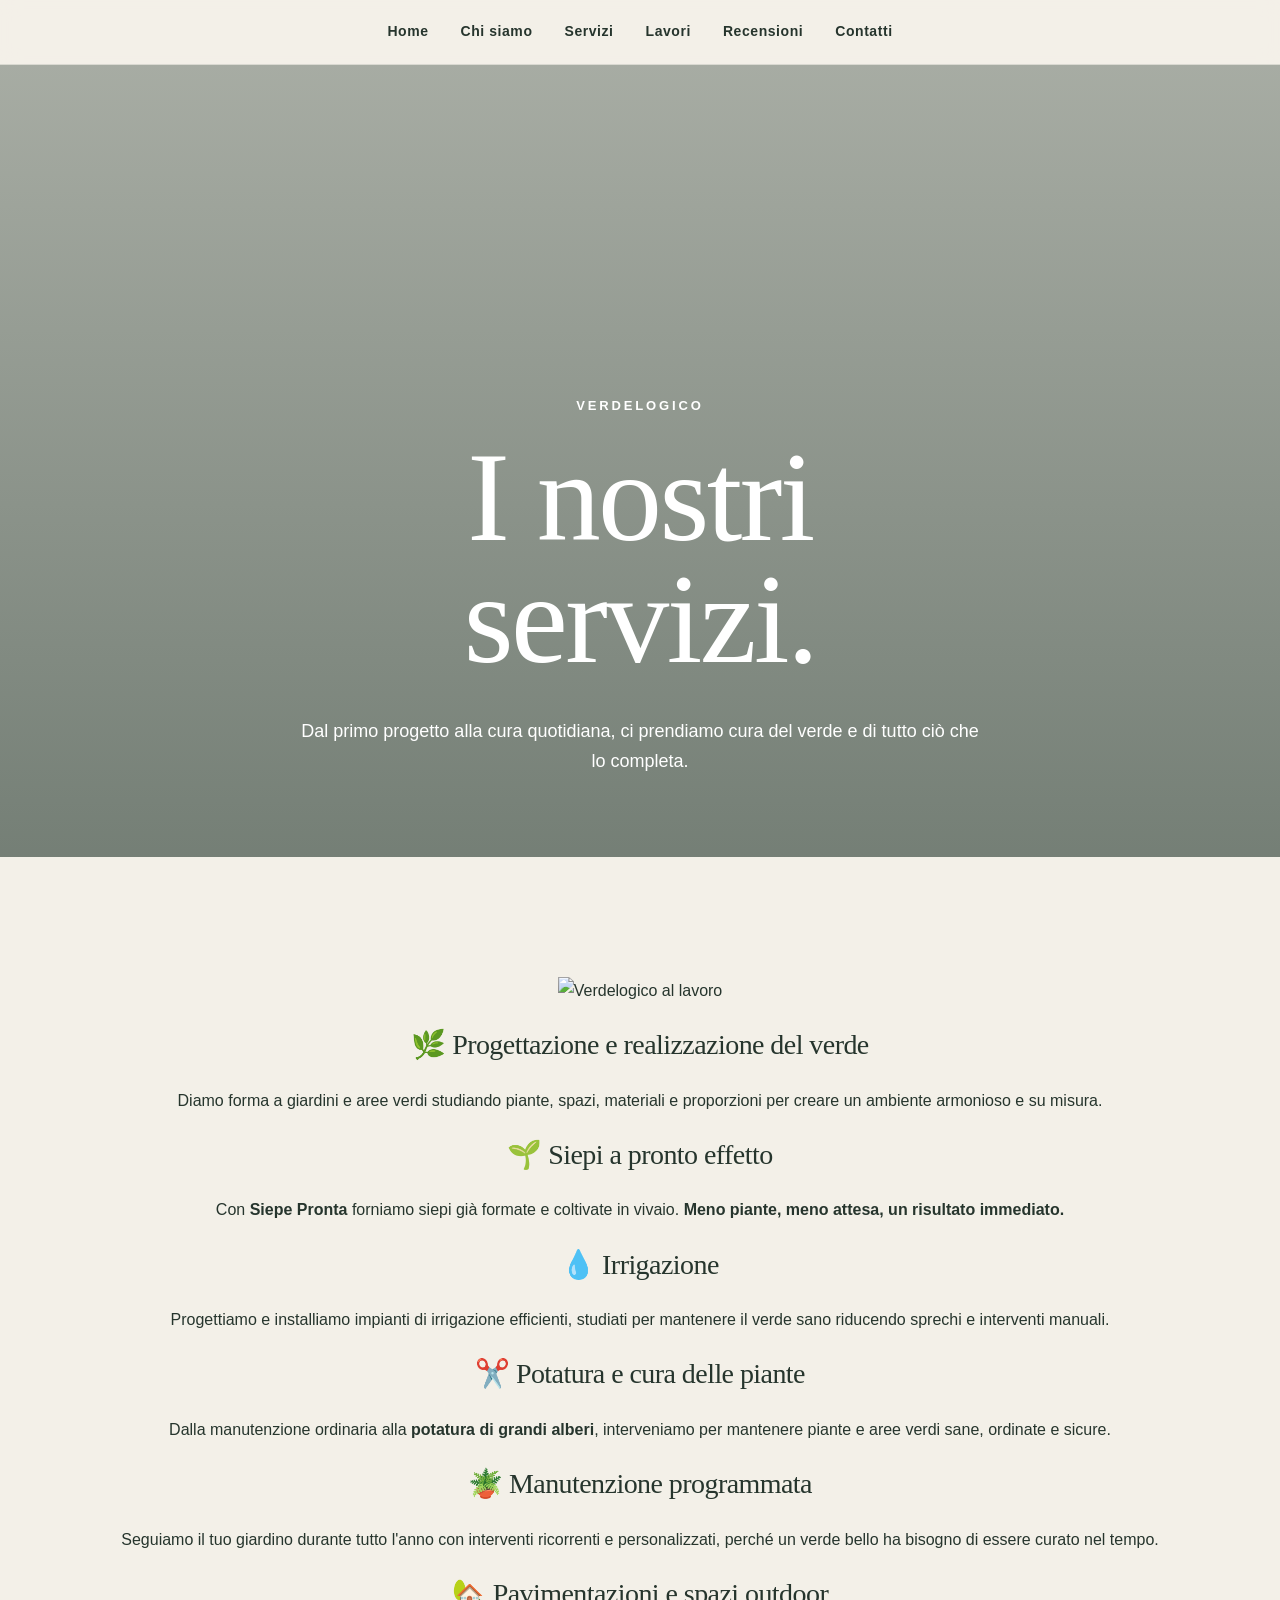
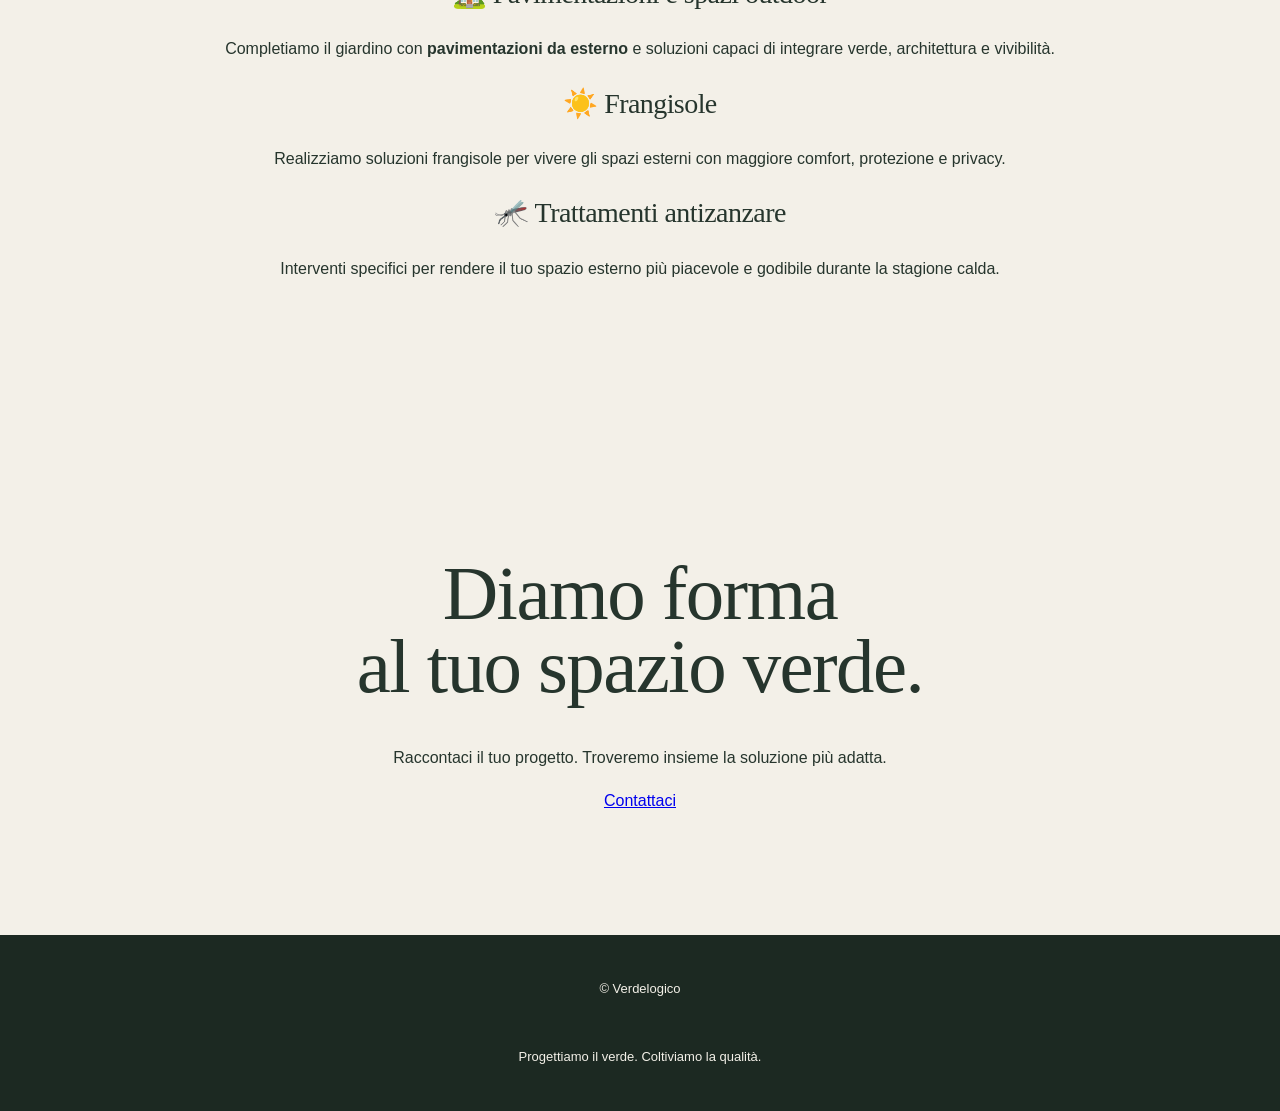
==== servizi.html @ 89d53578 "Refactor services section in servizi.html" ====
<!DOCTYPE html>
<html lang="it">

<head>

    <meta charset="UTF-8">

    <meta name="viewport" content="width=device-width, initial-scale=1.0">

    <title>Servizi | Verdelogico</title>

    <link rel="stylesheet" href="style.css">

</head>


<body>


    <!-- MENU -->

    <nav>

        <a href="index.html">Home</a>

        <a href="index.html#chi-siamo">Chi siamo</a>

        <a href="servizi.html">Servizi</a>

        <a href="index.html#lavori">Lavori</a>

        <a href="index.html#recensioni">Recensioni</a>

        <a href="index.html#contatti">Contatti</a>

    </nav>



    <!-- INTRO -->

    <header class="services-header">

        <p>VERDELOGICO</p>

        <h1>
            I nostri<br>
            servizi.
        </h1>

        <p>
            Dal primo progetto alla cura quotidiana,
            ci prendiamo cura del verde e di tutto ciò
            che lo completa.
        </p>

    </header>



    <!-- SERVIZI -->
<section id="servizi">

    <div class="services-photo">
        <img src="foto/camion.png" alt="Verdelogico al lavoro">
    </div>

    <div class="services-grid">

        <div class="service">

            <h3>
                🌿 Progettazione e realizzazione del verde
            </h3>

            <p>
                Diamo forma a giardini e aree verdi studiando piante,
                spazi, materiali e proporzioni per creare un ambiente
                armonioso e su misura.
            </p>

        </div>

        <div class="service">

            <h3>
                🌱 Siepi a pronto effetto
            </h3>

            <p>
                Con <strong>Siepe Pronta</strong> forniamo siepi già
                formate e coltivate in vivaio.
                <strong>Meno piante, meno attesa, un risultato immediato.</strong>
            </p>

        </div>

        <div class="service">

            <h3>
                💧 Irrigazione
            </h3>

            <p>
                Progettiamo e installiamo impianti di irrigazione
                efficienti, studiati per mantenere il verde sano
                riducendo sprechi e interventi manuali.
            </p>

        </div>

        <div class="service">

            <h3>
                ✂️ Potatura e cura delle piante
            </h3>

            <p>
                Dalla manutenzione ordinaria alla
                <strong>potatura di grandi alberi</strong>,
                interveniamo per mantenere piante e aree verdi
                sane, ordinate e sicure.
            </p>

        </div>

        <div class="service">

            <h3>
                🪴 Manutenzione programmata
            </h3>

            <p>
                Seguiamo il tuo giardino durante tutto l'anno
                con interventi ricorrenti e personalizzati,
                perché un verde bello ha bisogno di essere
                curato nel tempo.
            </p>

        </div>

        <div class="service">

            <h3>
                🏡 Pavimentazioni e spazi outdoor
            </h3>

            <p>
                Completiamo il giardino con
                <strong>pavimentazioni da esterno</strong>
                e soluzioni capaci di integrare verde,
                architettura e vivibilità.
            </p>

        </div>

        <div class="service">

            <h3>
                ☀️ Frangisole
            </h3>

            <p>
                Realizziamo soluzioni frangisole per vivere
                gli spazi esterni con maggiore comfort,
                protezione e privacy.
            </p>

        </div>

        <div class="service">

            <h3>
                🦟 Trattamenti antizanzare
            </h3>

            <p>
                Interventi specifici per rendere il tuo
                spazio esterno più piacevole e godibile
                durante la stagione calda.
            </p>

        </div>

    </div>

</section>


        <!-- CHIUSURA -->

        <section class="services-end">

            <h2>
                Diamo forma<br>
                al tuo spazio verde.
            </h2>

            <p>
                Raccontaci il tuo progetto.
                Troveremo insieme la soluzione più adatta.
            </p>

            <a href="index.html#contatti" class="contact-button">
                Contattaci
            </a>

        </section>

    </main>



    <!-- FOOTER -->

    <footer>

        <p>
            © Verdelogico
        </p>

        <p>
            Progettiamo il verde. Coltiviamo la qualità.
        </p>

    </footer>


</body>

</html>
---- style.css ----
/* =========================
   VERDELOGICO
   STILE EDITORIALE NATURALE
   ========================= */

* {
    box-sizing: border-box;
}

html {
    scroll-behavior: smooth;
}

body {
    margin: 0;
    background: #f3f0e8;
    color: #26352d;
    font-family: "Manrope", "Segoe UI", Arial, sans-serif;
    line-height: 1.7;
}

/* =========================
   MENU
   ========================= */

nav {
    position: sticky;
    top: 0;
    z-index: 1000;

    display: flex;
    justify-content: center;
    align-items: center;
    gap: 32px;

    padding: 20px 30px;

    background: rgba(243, 240, 232, 0.94);
    border-bottom: 1px solid rgba(38, 53, 45, 0.12);

    backdrop-filter: blur(10px);
}

nav a {
    color: #26352d;
    text-decoration: none;
    font-size: 14px;
    font-weight: 600;
    letter-spacing: 0.04em;

    transition: opacity 0.3s ease;
}

nav a:hover {
    opacity: 0.55;
}

/* =========================
   TITOLI
   ========================= */

h1,
h2,
h3 {
    font-family: "Cormorant Garamond", Georgia, serif;
    font-weight: 500;
    line-height: 0.95;
    letter-spacing: -0.02em;
}

h1 {
    font-size: clamp(70px, 10vw, 150px);
    margin: 20px 0 35px;
}

h2 {
    font-size: clamp(48px, 6vw, 90px);
    margin: 20px 0 40px;
}

h3 {
    font-size: 28px;
}

/* =========================
   HOME
   ========================= */

header {
    min-height: 88vh;

    display: flex;
    flex-direction: column;
    justify-content: flex-end;

    padding: 80px 8vw;

    color: white;

    background:
        linear-gradient(
            rgba(25, 45, 35, 0.35),
            rgba(25, 45, 35, 0.58)
        ),
        url("foto/copertina.png")
        center / cover no-repeat;
}

header p:first-child {
    margin: 0;

    font-size: 13px;
    font-weight: 700;
    letter-spacing: 0.22em;
}

header p:last-child {
    max-width: 680px;
    margin: 0;

    font-size: 18px;
}

/* =========================
   SEZIONI
   ========================= */

section {
    padding: 120px 8vw;
}

section > p:first-child {
    margin-bottom: 20px;

    font-size: 12px;
    font-weight: 800;
    letter-spacing: 0.2em;
    text-transform: uppercase;

    opacity: 0.6;
}

/* =========================
   CHI SIAMO
   ========================= */

#chi-siamo {
    max-width: 1050px;
}

#chi-siamo h2 {
    max-width: 850px;
}

#chi-siamo p {
    max-width: 800px;
    font-size: 18px;
}

#chi-siamo h3 {
    max-width: 700px;
    margin-top: 70px;
    font-size: clamp(34px, 4vw, 55px);
}

/* =========================
   INTRO
   ========================= */

.intro {
    background: #26352d;
    color: #f3f0e8;

    padding-top: 130px;
    padding-bottom: 130px;
}

.intro p {
    max-width: 800px;
    font-size: 20px;
}

.intro h2 {
    margin: 8px 0;
}

/* =========================
   SIEPEPRONTA
   ========================= */

#siepepronta {#siepepronta p,
#siepepronta h2,
#siepepronta strong,
#siepepronta span {
    color: #ffffff;
}
    color: white;

    background:
        linear-gradient(
            rgba(28, 48, 37, 0.45),
            rgba(28, 48, 37, 0.68)
        ),
        url("https://images.unsplash.com/photo-1598902108854-10e335adac99?auto=format&fit=crop&w=2000&q=85")
        center / cover no-repeat;
}

#siepepronta h2 {
    font-size: clamp(65px, 9vw, 130px);
    margin-bottom: 30px;
}

.siepe-intro {
    max-width: 700px;
    font-size: 23px;
}

.siepe-highlight {
    margin: 60px 0;
}

.siepe-highlight div {
    display: flex;
    flex-wrap: wrap;
    gap: 30px;
    align-items: baseline;
}

.siepe-highlight strong {
    font-family: "Cormorant Garamond", Georgia, serif;
    font-size: clamp(42px, 6vw, 80px);
    font-weight: 500;
}

.siepe-highlight span {
    font-size: 18px;
}

#siepepronta > p:last-child {
    max-width: 700px;
    font-size: 18px;
}

/* =========================
   LAVORI
   ========================= */

#lavori {
    background: #e7e1d4;
}

#lavori p:last-child {
    max-width: 700px;
    font-size: 19px;
}

/* =========================
   RECENSIONI
   ========================= */

#recensioni {
    background: #f3f0e8;
    color: #26352d;
}

#recensioni h2 {
    color: #26352d;
}

#recensioni .review {
    background: #ffffff;
    color: #26352d;
}

#recensioni .review p {
    color: #26352d;
}

#recensioni .review span {
    color: #26352d;
}
.reviews {
    display: grid;
    grid-template-columns: repeat(2, 1fr);
    gap: 30px;

    margin-top: 70px;
}

.review {
    padding: 45px;

    background: white;

    border: 1px solid rgba(38, 53, 45, 0.1);
    border-radius: 4px;
}

.review p {
    margin-top: 0;

    font-family: "Cormorant Garamond", Georgia, serif;
    font-size: 25px;
    line-height: 1.25;
}

.review span {
    font-size: 13px;
    font-weight: 700;
    letter-spacing: 0.08em;
}

/* =========================
   DOMANDE
   ========================= */

#domande {
    background: #e7e1d4;
}

.faq {
    max-width: 900px;
    margin-top: 60px;
}

.faq-item {
    padding: 30px 0;

    border-top: 1px solid rgba(38, 53, 45, 0.25);
}

.faq-item:last-child {
    border-bottom: 1px solid rgba(38, 53, 45, 0.25);
}

.faq-item h3 {
    margin: 0 0 15px;

    font-size: 27px;
}

.faq-item p {
    max-width: 800px;
    margin: 0;
}

/* =========================
   CONTATTI
   ========================= */

#contatti {
    background: #26352d;
    color: #f3f0e8;
}

#contatti a {
    color: #f3f0e8;

    font-family: "Cormorant Garamond", Georgia, serif;
    font-size: 32px;

    text-decoration: none;
}

#contatti a:hover {
    opacity: 0.65;
}

/* =========================
   FOOTER
   ========================= */

footer {
    display: flex;
    justify-content: space-between;
    gap: 20px;

    padding: 30px 8vw;

    background: #1c2922;
    color: #f3f0e8;

    font-size: 13px;
}

/* =========================
   MOBILE
   ========================= */

@media (max-width: 700px) {

    nav {
        justify-content: flex-start;
        gap: 18px;

        padding: 16px 20px;

        overflow-x: auto;
        white-space: nowrap;
    }

    header {
        min-height: 78vh;
        padding: 50px 25px;
    }

    h1 {
        font-size: clamp(60px, 18vw, 95px);
    }

    h2 {
        font-size: clamp(45px, 13vw, 70px);
    }

    section {
        padding: 80px 25px;
    }

    header p:last-child,
    #chi-siamo p,
    .intro p,
    #lavori p:last-child,
    #siepepronta > p:last-child {
        font-size: 16px;
    }

    .siepe-intro {
        font-size: 20px;
    }

    .reviews {
        grid-template-columns: 1fr;
    }

    .review {
        padding: 30px;
    }

    .review p {
        font-size: 22px;
    }

    footer {
        flex-direction: column;
    }
}
.logo-home {
    width: 210px;
    max-width: 70%;
    height: auto;
    margin-bottom: 28px;
    object-fit: contain;
}

.home-label {
    margin: 0;
    font-size: 12px;
    font-weight: 700;
    letter-spacing: 0.22em;
}

@media (max-width: 700px) {
    .logo-home {
        width: 160px;
        margin-bottom: 22px;
    }
}
/* =========================
   TESTATA CON LOGO
   ========================= */

.site-header {
    position: sticky;
    top: 0;
    z-index: 1000;

    background: #f3f0e8;
    border-bottom: 1px solid rgba(38, 53, 45, 0.12);

    padding-top: 18px;
}

.logo-link {
    display: flex;
    justify-content: center;
    align-items: center;

    padding: 5px 20px 15px;
}

.site-logo {
    width: 190px;
    max-width: 65%;
    height: auto;
    display: block;
}

/* Il menu ora appartiene alla testata */

.site-header nav {
    position: static;

    border: 0;
    background: transparent;
    backdrop-filter: none;

    padding: 14px 30px 18px;
}

/* Nascondiamo il vecchio stile del logo nella Home */

.logo-home {
    display: none;
}

@media (max-width: 700px) {

    .site-logo {
        width: 145px;
    }

    .site-header nav {
        justify-content: flex-start;
        padding: 12px 20px 15px;
    }
}
/* =========================
   NUOVO EQUILIBRIO GENERALE
   ========================= */

body {
    text-align: center;
}

/* =========================
   TESTATA
   ========================= */
.site-header {
    position: relative;
    z-index: 1000;

    background: #f3f0e8;
    border-bottom: 1px solid rgba(38, 53, 45, 0.12);

    padding-top: 5px;
}

.logo-link {
    display: flex;
    justify-content: center;
    align-items: center;

    padding: 2px 20px 4px;
}

.site-logo {
    width: 190px;
    max-width: 65%;
    height: auto;
    display: block;
}

.site-header nav {
    position: static;

    display: flex;
    justify-content: center;
    align-items: center;

    gap: 30px;

    padding: 5px 20px 8px;

    background: transparent;
    border: 0;

    backdrop-filter: none;
}

/* =========================
   MENU
   ========================= */

.site-header nav {
    position: static;

    display: flex;
    justify-content: center;
    align-items: center;

    gap: 30px;

    padding: 8px 20px 12px;

    background: transparent;
    border: 0;

    backdrop-filter: none;
}

.site-header nav a {
    color: #26352d;
}

/* =========================
   HOME
   ========================= */

header {
    align-items: center;
    text-align: center;
}

header p:last-child {
    margin-left: auto;
    margin-right: auto;
}

/* =========================
   SEZIONI
   ========================= */

section {
    text-align: center;
}

section > p {
    margin-left: auto;
    margin-right: auto;
}

/* =========================
   CHI SIAMO
   ========================= */

#chi-siamo {
    max-width: 100%;
}

#chi-siamo p {
    margin-left: auto;
    margin-right: auto;
}

.chi-siamo-finale {
    max-width: 850px;
    margin: 70px auto 0 !important;

    text-align: center;
}

/* =========================
   INTRO
   ========================= */

.intro {
    text-align: center;
}

.intro p {
    margin-left: auto;
    margin-right: auto;

    font-family: "Manrope", "Segoe UI", Arial, sans-serif;
    font-size: 20px;
    font-weight: 400;
}

.brand-statement {
    margin-top: 65px;
    text-align: center;
}

.brand-statement h2 {
    margin: 8px 0;
}

/* =========================
   SIEPEPRONTA
   ========================= */

#siepepronta {
    text-align: center;
}

.siepe-intro {
    margin-left: auto;
    margin-right: auto;
}

.siepe-highlight {
    display: flex;
    justify-content: center;
    margin: 65px 0;
}

.siepe-highlight div {
    display: flex;
    justify-content: center;
    align-items: baseline;
    flex-wrap: wrap;

    gap: 18px;
}

.siepe-highlight span {
    font-family: "Cormorant Garamond", Georgia, serif;

    font-size: clamp(42px, 6vw, 78px);
    line-height: 1;
    font-weight: 500;

    color: #ffffff;
}

#siepepronta > p:last-child {
    margin-left: auto;
    margin-right: auto;
}

/* =========================
   LAVORI
   ========================= */

#lavori {
    background: #e7e1d4;
    color: #26352d;
}

#lavori h2,
#lavori p {
    color: #26352d;
}

.lavori-intro {
    margin-left: auto;
    margin-right: auto;
}

/* =========================
   RECENSIONI
   ========================= */

#recensioni {
    background: #f3f0e8;
    color: #26352d;
}

#recensioni h2,
#recensioni p,
#recensioni span {
    color: #26352d;
}

.reviews {
    text-align: left;
}

/* =========================
   RISPOSTE ALLE DOMANDE
   ========================= */

#domande {
    background: #e7e1d4;
    color: #26352d;
}

#domande h2,
#domande h3,
#domande p {
    color: #26352d;
}

.faq {
    margin-left: auto;
    margin-right: auto;
    text-align: center;
}

.faq-item p {
    margin-left: auto;
    margin-right: auto;
}

/* =========================
   CONTATTI
   ========================= */

#contatti {
    text-align: center;
}

#contatti p {
    margin-left: auto;
    margin-right: auto;
}

/* =========================
   FOOTER
   ========================= */

footer {
    justify-content: center;
    align-items: center;
    flex-direction: column;
    text-align: center;
}

/* =========================
   MOBILE
   ========================= */

@media (max-width: 700px) {

    .site-logo {
        width: 125px;
    }

    .site-header nav {
        gap: 18px;
        overflow-x: auto;
        white-space: nowrap;
    }

    .siepe-highlight div {
        flex-direction: column;
        align-items: center;
        gap: 12px;
    }

    .siepe-highlight span {
        font-size: 48px;
    }

    .reviews {
        text-align: left;
    }
}
#chi-siamo h2 {
    text-align: center;
    margin-left: auto;
    margin-right: auto;
}
.intro > p {
    font-family: "Manrope", "Segoe UI", Arial, sans-serif;
    font-size: 18px;
    font-weight: 400;
    line-height: 1.7;
}
/* =========================
   SIEPEPRONTA
   ========================= */

#siepepronta {
    text-align: center;
}

#siepepronta h2 {
    font-family: "Cormorant Garamond", Georgia, serif;
    font-size: clamp(70px, 10vw, 130px);
    font-weight: 500;
    letter-spacing: -0.03em;
    margin: 20px auto 35px;
}

#siepepronta .siepe-intro {
    max-width: 700px;
    margin: 0 auto;
    font-family: "Manrope", "Segoe UI", Arial, sans-serif;
    font-size: 19px;
    line-height: 1.7;
}

#siepepronta .siepe-highlight {
    display: flex;
    justify-content: center;
    margin: 70px auto;
}

#siepepronta .siepe-highlight {
    display: flex;
    flex-direction: column;
    align-items: center;
    gap: 8px;
}

#siepepronta .siepe-highlight span {
    display: block;

    font-family: "Cormorant Garamond", Georgia, serif;
    font-size: clamp(42px, 6vw, 72px);
    font-weight: 500;
    line-height: 1;

    color: #ffffff;
}

#siepepronta > p:last-child {
    max-width: 700px;
    margin-left: auto;
    margin-right: auto;

    font-family: "Manrope", "Segoe UI", Arial, sans-serif;
    font-size: 18px;
    line-height: 1.7;
}
/* FOTO BOTANICHE NELLA SEZIONE RECENSIONI */

.reviews-layout {
    display: grid;
    grid-template-columns: 180px minmax(0, 1fr) 180px;
    align-items: center;
    gap: 35px;
    max-width: 1400px;
    margin: 70px auto 0;
}

.review-photo {
    height: 430px;
    overflow: hidden;
}

.review-photo img {
    width: 100%;
    height: 100%;
    object-fit: cover;
    display: block;
}

.review-photo-left {
    transform: translateY(-35px);
}

.review-photo-right {
    transform: translateY(35px);
}

.reviews-layout .reviews {
    margin-top: 0;
}

/* MOBILE */

@media (max-width: 900px) {

    .reviews-layout {
        grid-template-columns: 1fr 1fr;
        gap: 20px;
    }

    .reviews-layout .reviews {
        grid-column: 1 / -1;
        grid-row: 1;
    }

    .review-photo {
        height: 300px;
    }

    .review-photo-left,
    .review-photo-right {
        transform: none;
    }

}
/* GALLERIA LAVORI */

#lavori .gallery {
    display: grid;
    grid-template-columns: repeat(2, 1fr);
    gap: 24px;
    max-width: 1200px;
    margin: 70px auto 0;
}

#lavori .gallery img {
    width: 100%;
    height: 430px;
    object-fit: cover;
    display: block;
}

/* MOBILE */

@media (max-width: 700px) {

    #lavori .gallery {
        grid-template-columns: 1fr;
        gap: 18px;
    }

    #lavori .gallery img {
        height: 360px;
    }

}
/* FOTO TRATTORE - SIEPEPRONTA */

.siepe-photo {
    max-width: 1200px;
    margin: 80px auto 0;
    overflow: hidden;
}

.siepe-photo img {
    width: 100%;
    height: 520px;
    object-fit: cover;
    display: block;
}

/* MOBILE */

@media (max-width: 700px) {

    .siepe-photo {
        margin-top: 60px;
    }

    .siepe-photo img {
        height: 360px;
    }

}
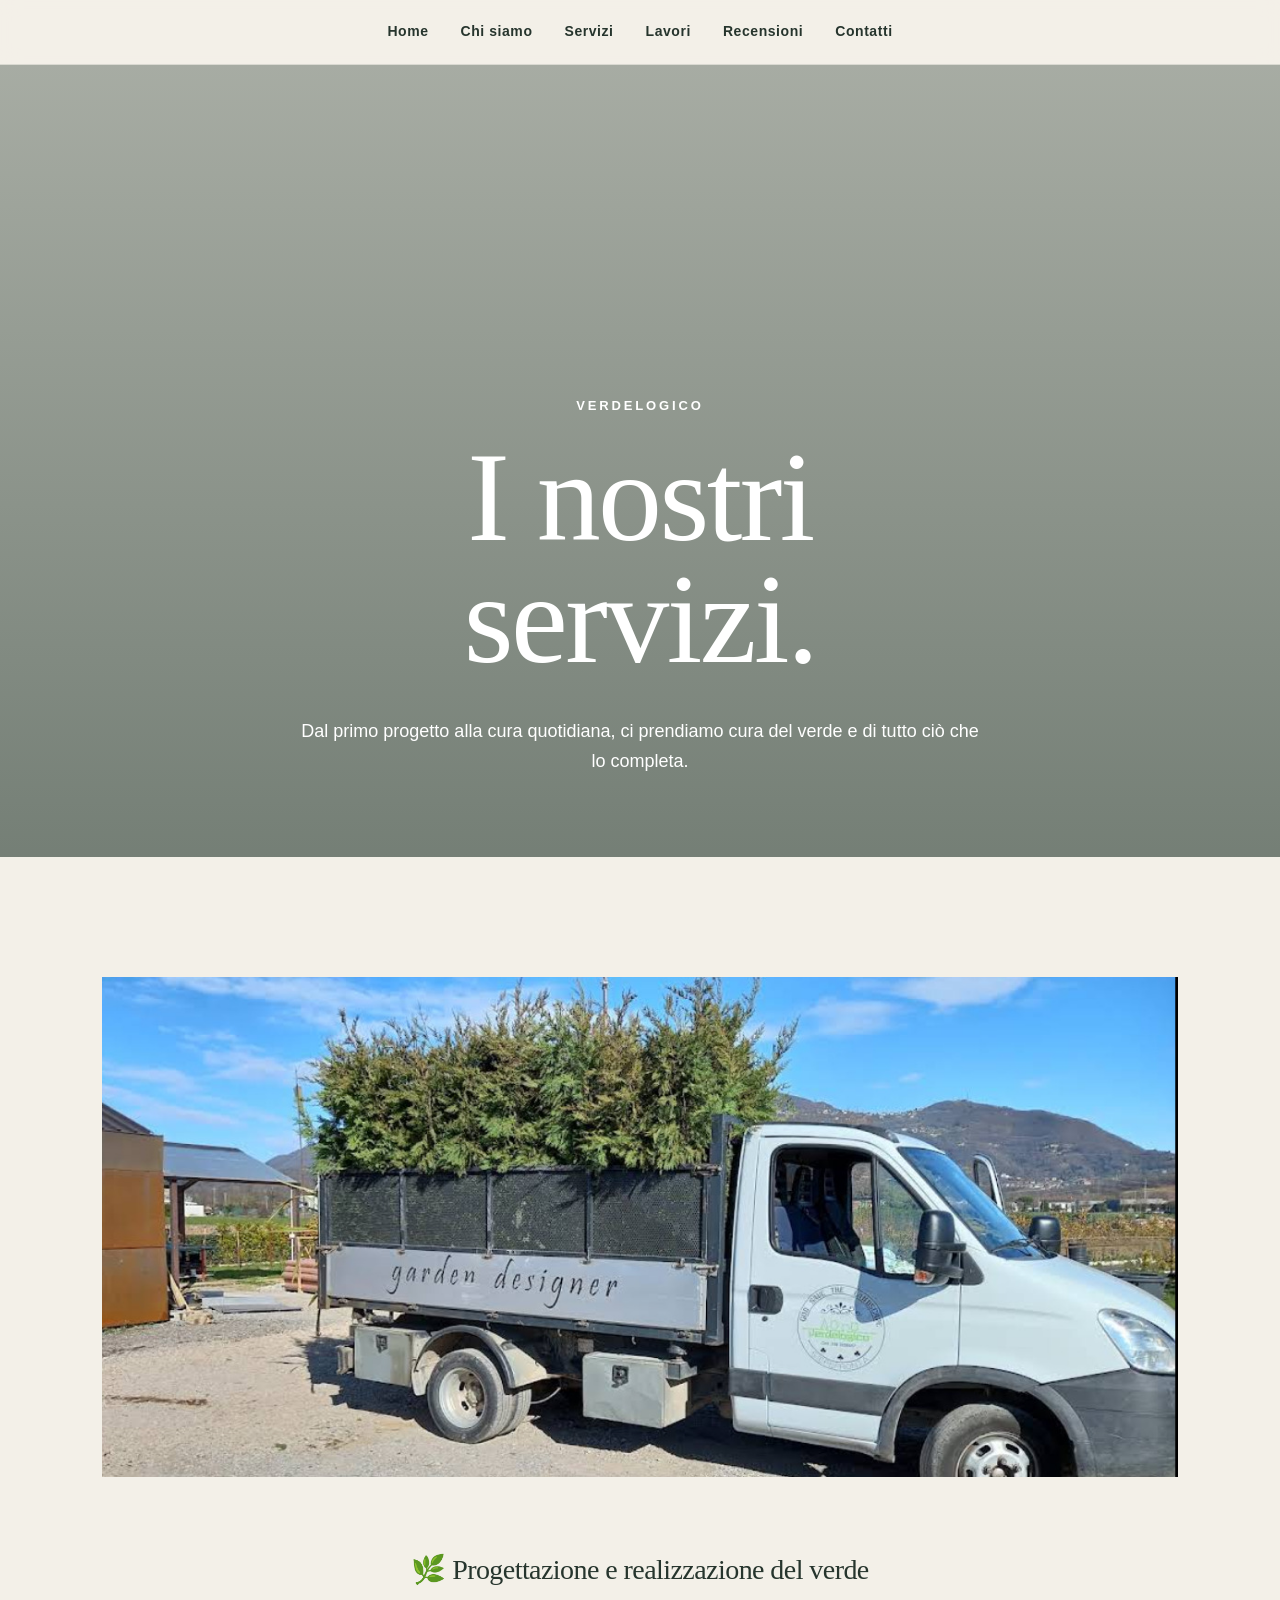
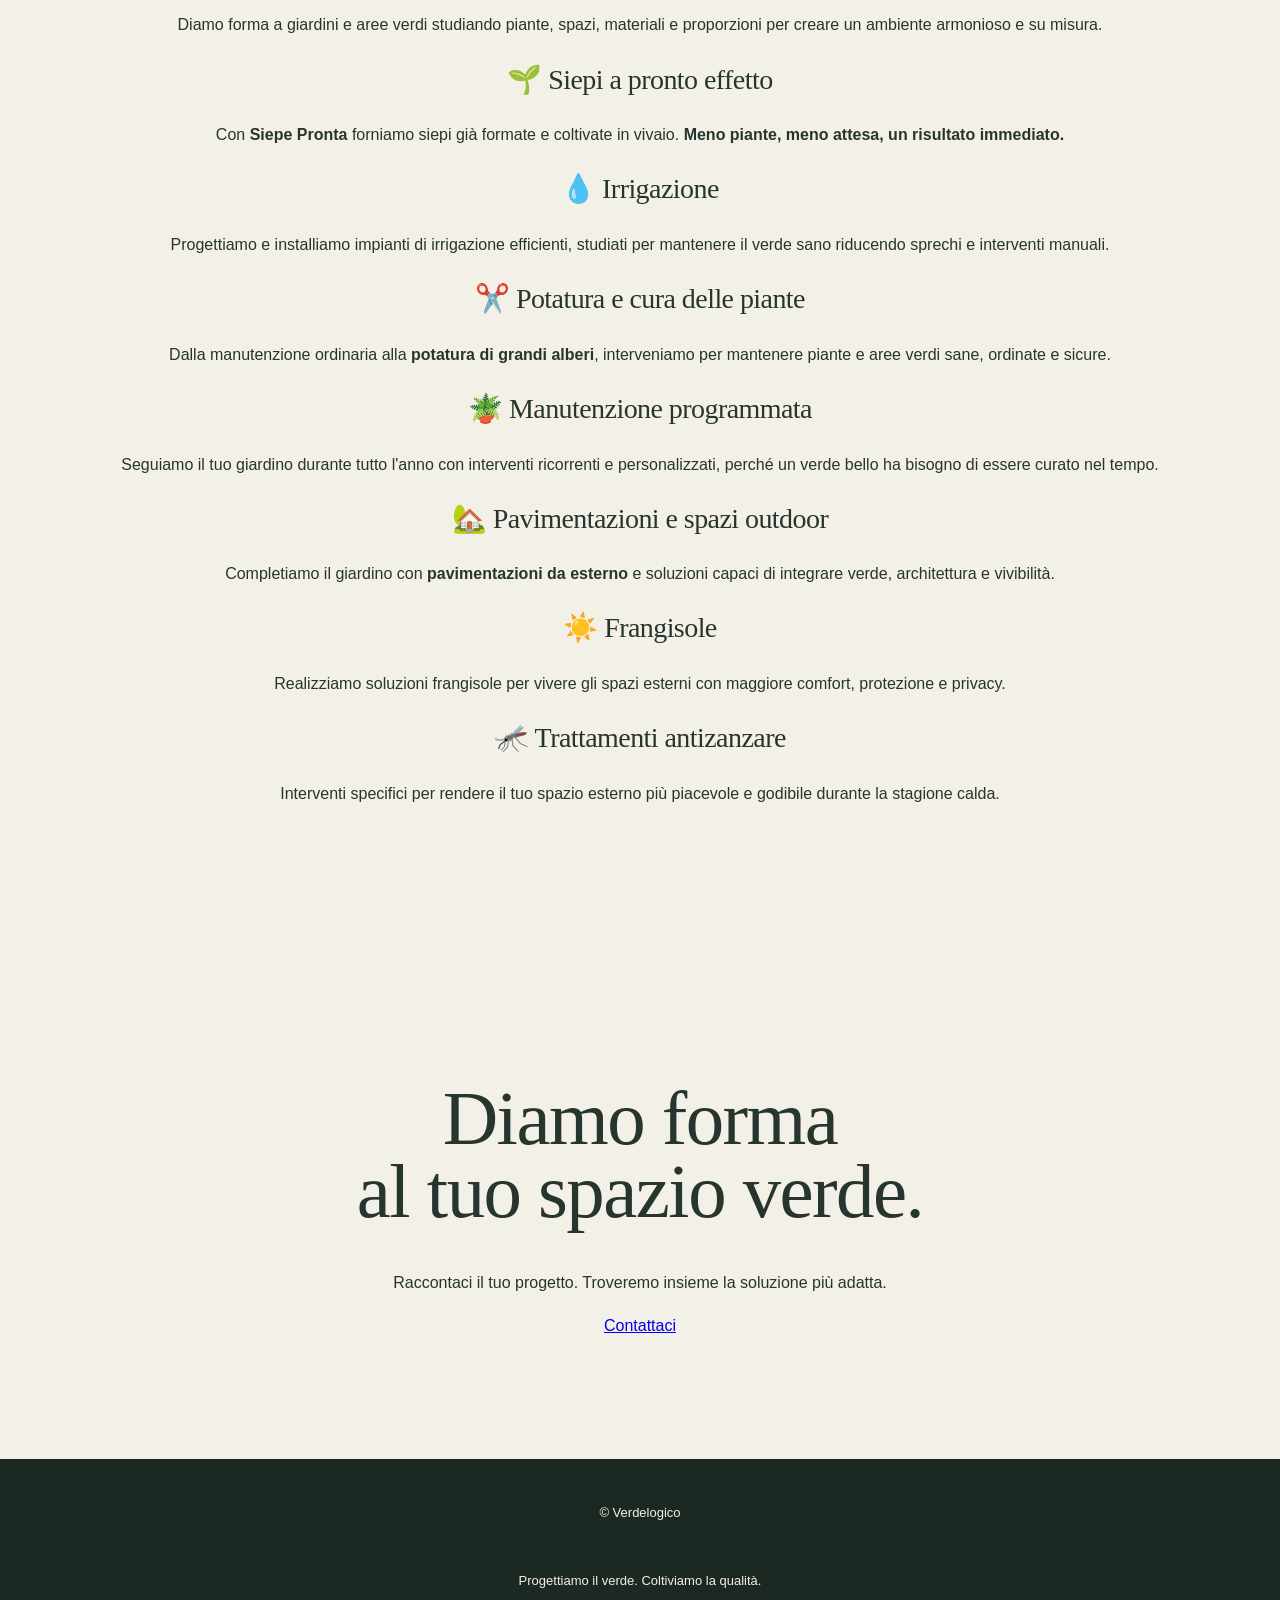
==== commit 282c7d0b: "Update image source from camion.png to camion.jpg" ====
--- a/servizi.html
+++ b/servizi.html
@@ -62,7 +62,7 @@
 <section id="servizi">
 
     <div class="services-photo">
-        <img src="foto/camion.png" alt="Verdelogico al lavoro">
+        <img src="foto/camion.jpg" alt="Verdelogico al lavoro">
     </div>
 
     <div class="services-grid">
--- a/style.css
+++ b/style.css
@@ -1022,3 +1022,31 @@
     }
 
 }
+/* FOTO CAMION - SERVIZI */
+
+.services-photo {
+    max-width: 1200px;
+    margin: 0 auto 80px;
+    overflow: hidden;
+}
+
+.services-photo img {
+    width: 100%;
+    height: 500px;
+    object-fit: cover;
+    display: block;
+}
+
+/* MOBILE */
+
+@media (max-width: 700px) {
+
+    .services-photo {
+        margin-bottom: 60px;
+    }
+
+    .services-photo img {
+        height: 300px;
+    }
+
+}
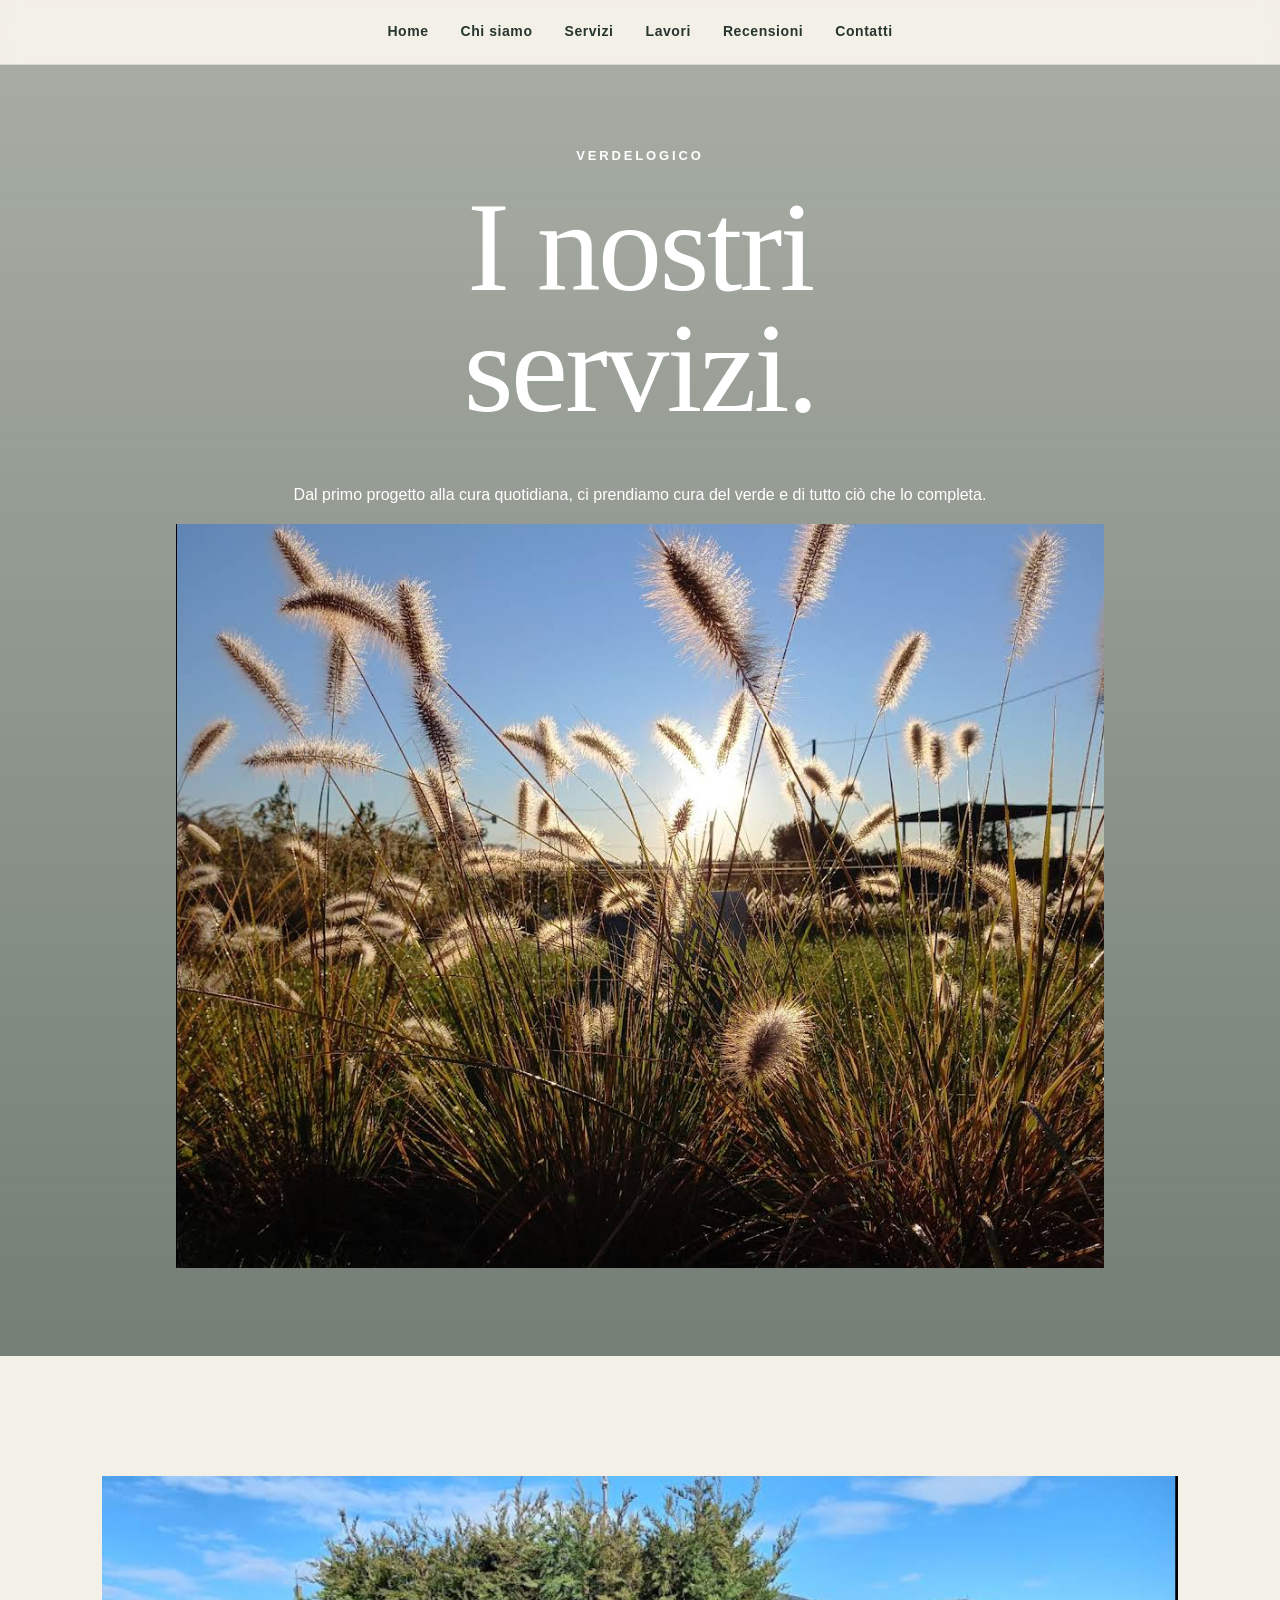
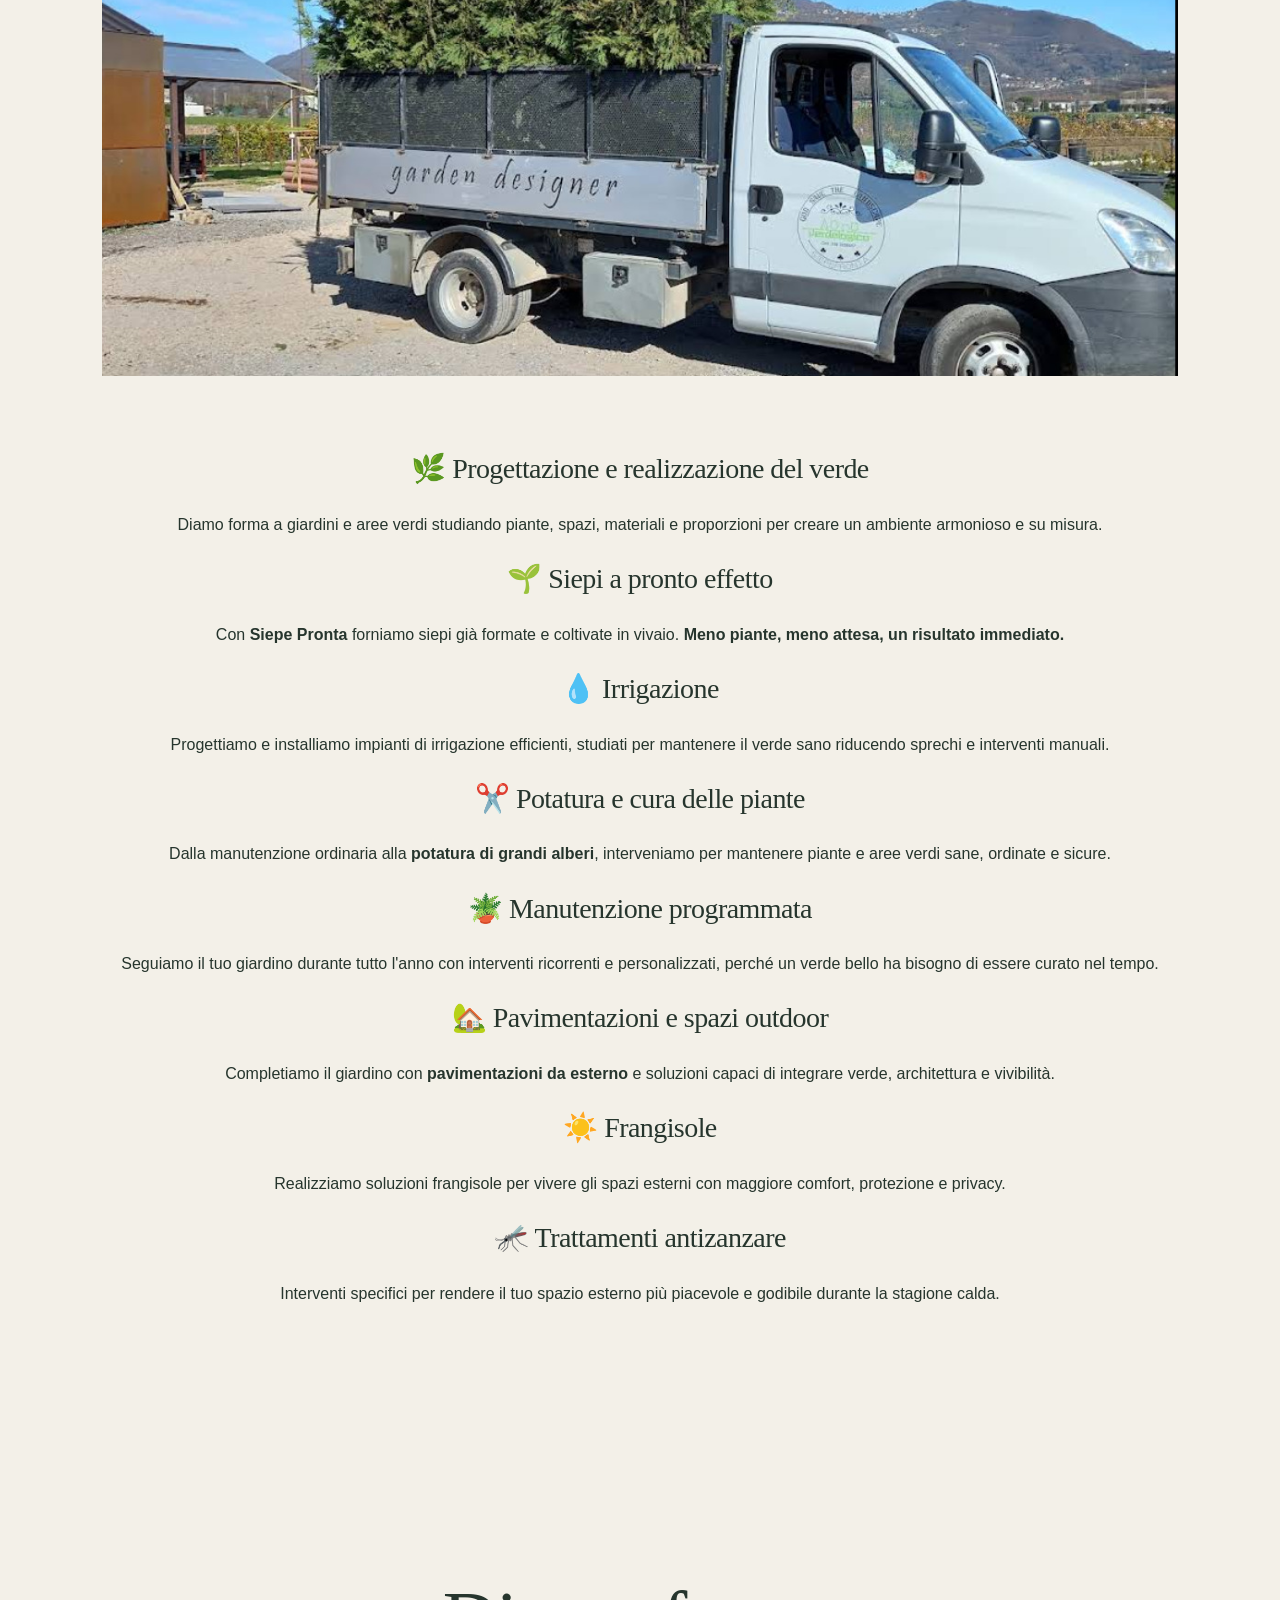
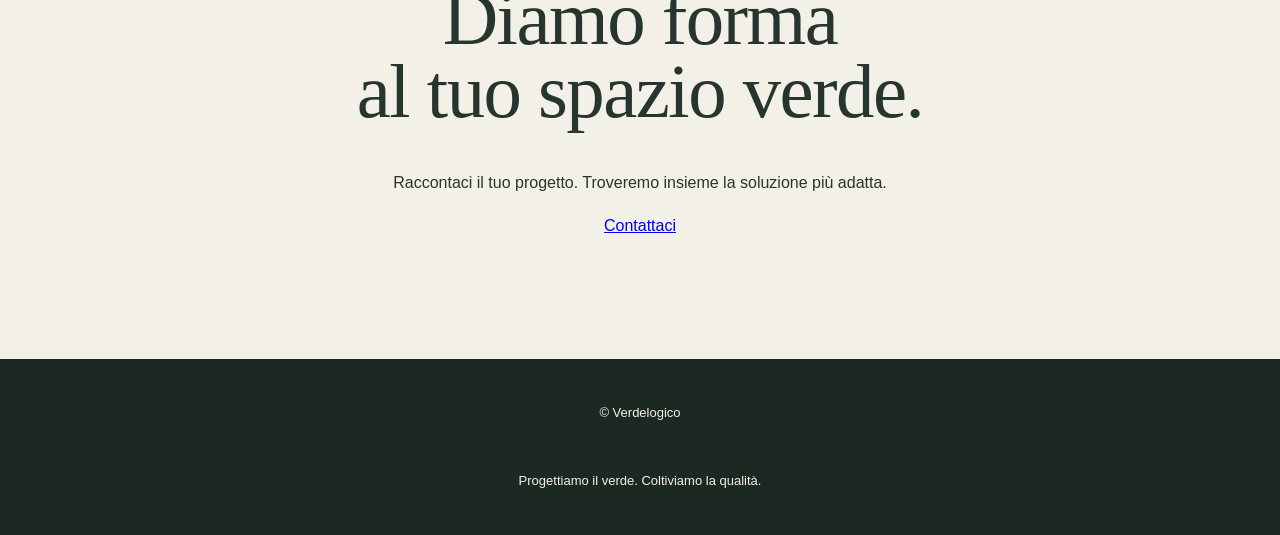
==== commit 971fc848: "Refactor header section in servizi.html" ====
--- a/servizi.html
+++ b/servizi.html
@@ -38,23 +38,27 @@
 
 
     <!-- INTRO -->
-
-    <header class="services-header">
-
-        <p>VERDELOGICO</p>
-
-        <h1>
-            I nostri<br>
-            servizi.
-        </h1>
-
-        <p>
-            Dal primo progetto alla cura quotidiana,
-            ci prendiamo cura del verde e di tutto ciò
-            che lo completa.
-        </p>
-
-    </header>
+<header class="services-header">
+
+    <p>VERDELOGICO</p>
+
+    <h1>
+        I nostri<br>
+        servizi.
+    </h1>
+
+    <p>
+        Dal primo progetto alla cura quotidiana,
+        ci prendiamo cura del verde e di tutto ciò
+        che lo completa.
+    </p>
+
+    <div class="services-cover">
+        <img src="foto/copertina.jpg" alt="Verdelogico">
+    </div>
+
+</header>
+   
 
 
 
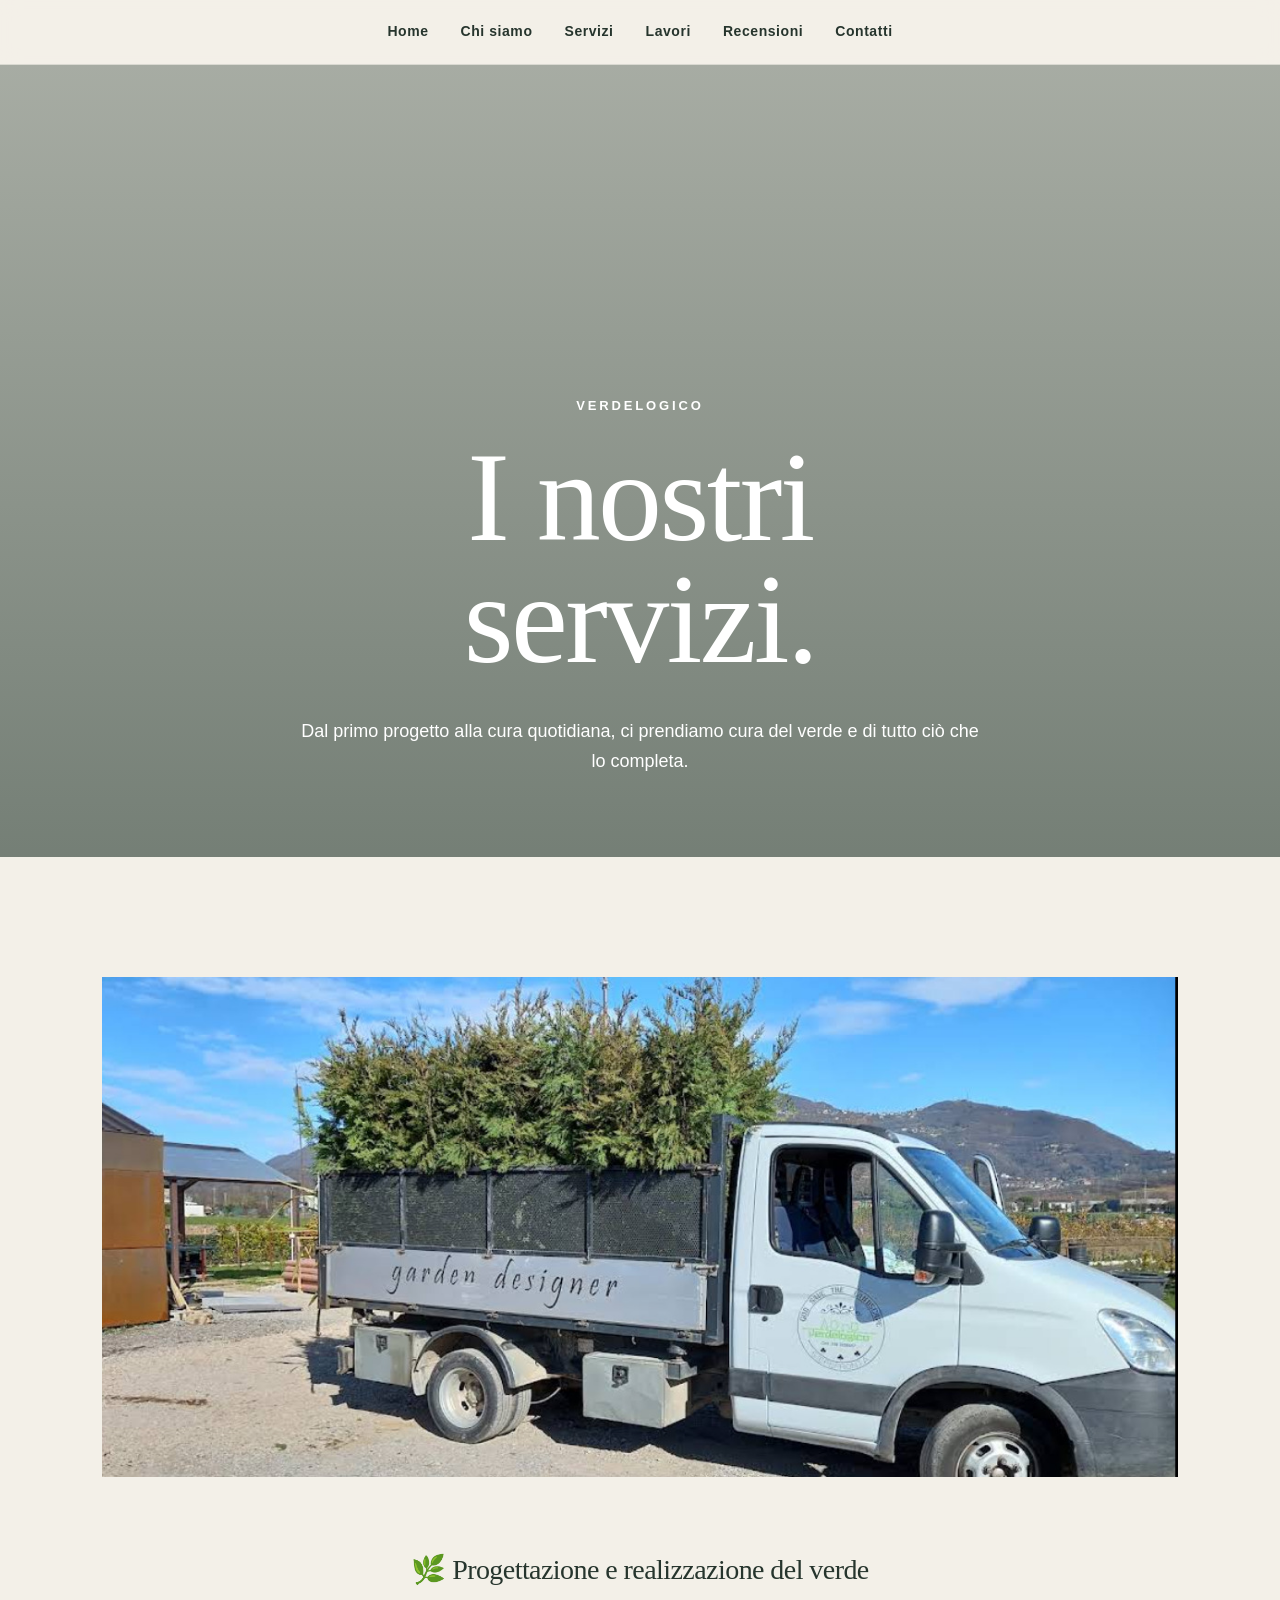
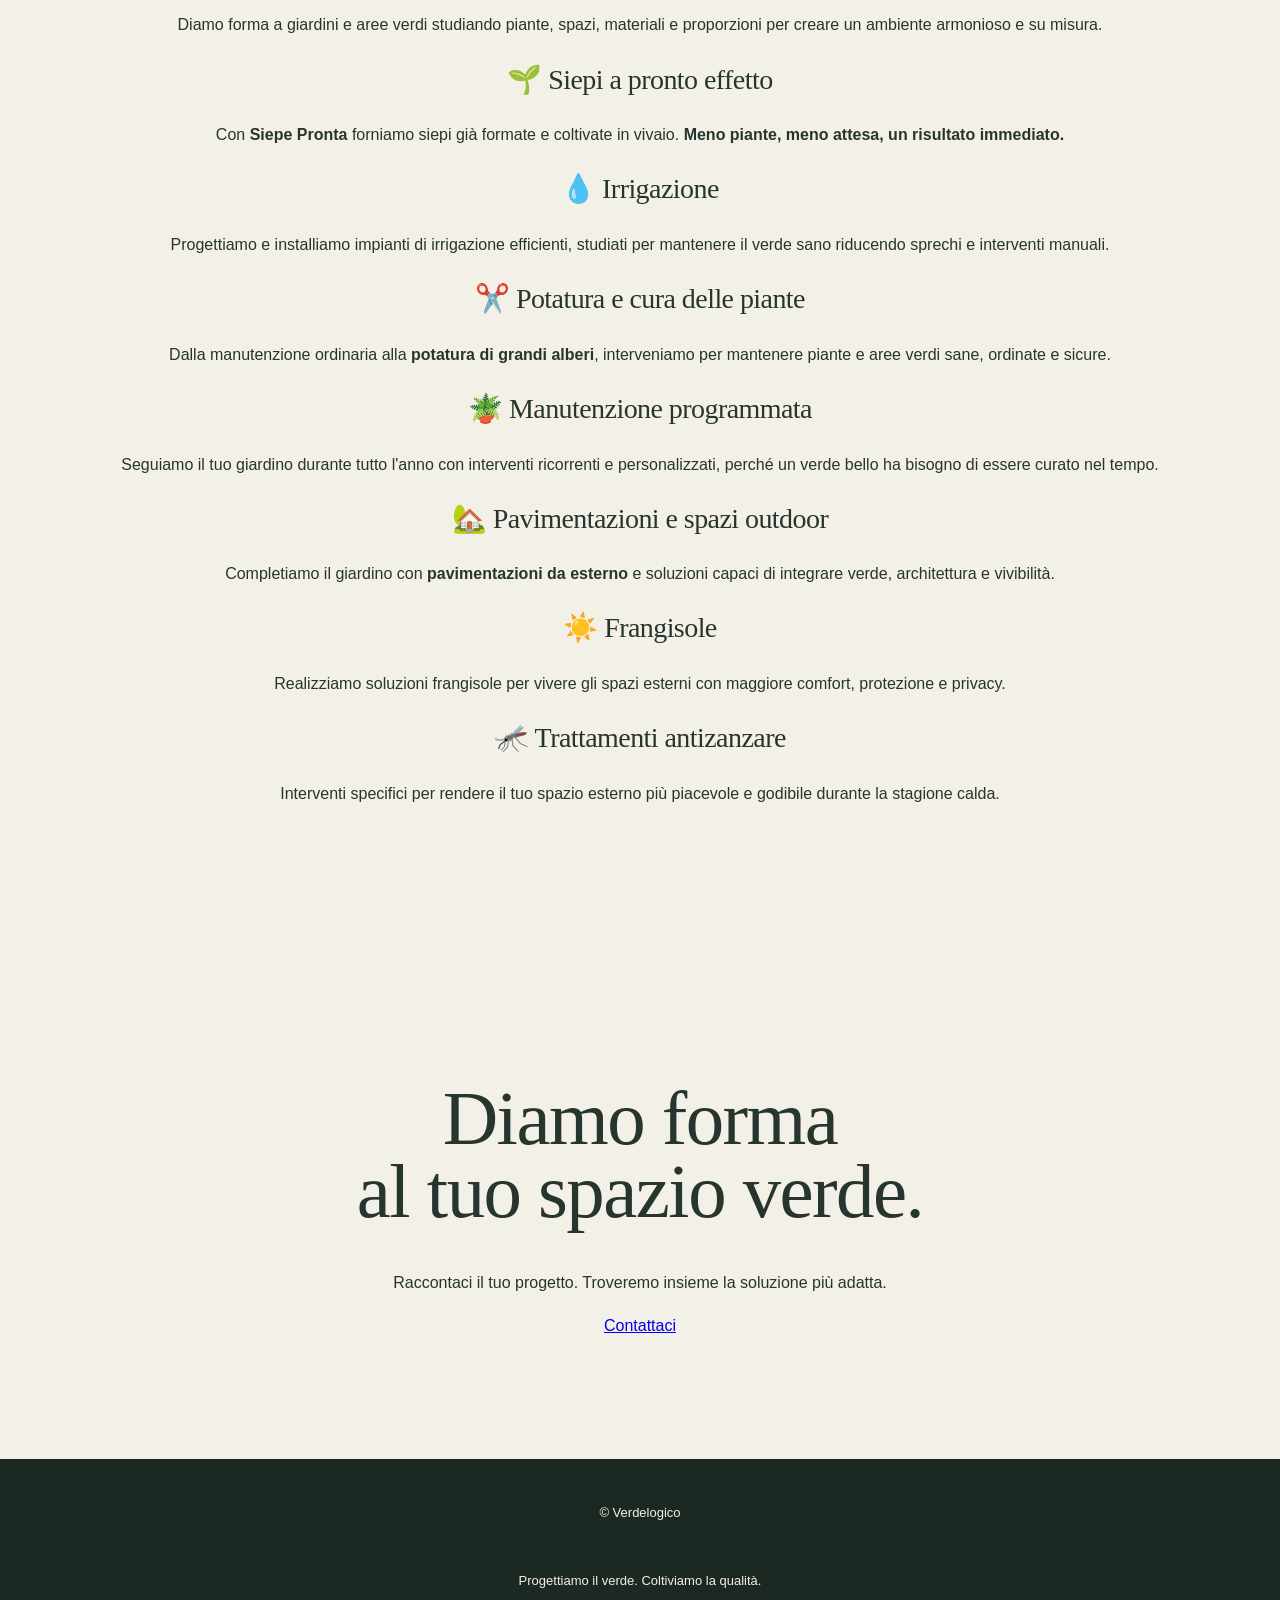
==== commit 39c194c0: "Refactor services header and content structure" ====
--- a/servizi.html
+++ b/servizi.html
@@ -38,27 +38,27 @@
 
 
     <!-- INTRO -->
-<header class="services-header">
-
-    <p>VERDELOGICO</p>
-
-    <h1>
-        I nostri<br>
-        servizi.
-    </h1>
-
-    <p>
-        Dal primo progetto alla cura quotidiana,
-        ci prendiamo cura del verde e di tutto ciò
-        che lo completa.
-    </p>
-
-    <div class="services-cover">
-        <img src="foto/copertina.jpg" alt="Verdelogico">
+
+   <header class="services-header">
+
+    <div class="services-header-content">
+
+        <p>VERDELOGICO</p>
+
+        <h1>
+            I nostri<br>
+            servizi.
+        </h1>
+
+        <p>
+            Dal primo progetto alla cura quotidiana,
+            ci prendiamo cura del verde e di tutto ciò
+            che lo completa.
+        </p>
+
     </div>
 
 </header>
-   
 
 
 
--- a/style.css
+++ b/style.css
@@ -188,12 +188,7 @@
    SIEPEPRONTA
    ========================= */
 
-#siepepronta {#siepepronta p,
-#siepepronta h2,
-#siepepronta strong,
-#siepepronta span {
-    color: #ffffff;
-}
+#siepepronta {
     color: white;
 
     background:
@@ -201,10 +196,16 @@
             rgba(28, 48, 37, 0.45),
             rgba(28, 48, 37, 0.68)
         ),
-        url("https://images.unsplash.com/photo-1598902108854-10e335adac99?auto=format&fit=crop&w=2000&q=85")
+        url("foto/siepe pronta.jpg")
         center / cover no-repeat;
 }
 
+#siepepronta p,
+#siepepronta h2,
+#siepepronta strong,
+#siepepronta span {
+    color: #ffffff;
+}
 #siepepronta h2 {
     font-size: clamp(65px, 9vw, 130px);
     margin-bottom: 30px;
@@ -1050,3 +1051,32 @@
     }
 
 }
+/* COPERTINA PAGINA SERVIZI */
+
+.services-cover {
+    width: 100%;
+    max-width: 1200px;
+    margin: 70px auto 0;
+    overflow: hidden;
+}
+
+.services-cover img {
+    width: 100%;
+    height: 500px;
+    object-fit: cover;
+    display: block;
+}
+
+/* MOBILE */
+
+@media (max-width: 700px) {
+
+    .services-cover {
+        margin-top: 50px;
+    }
+
+    .services-cover img {
+        height: 320px;
+    }
+
+}
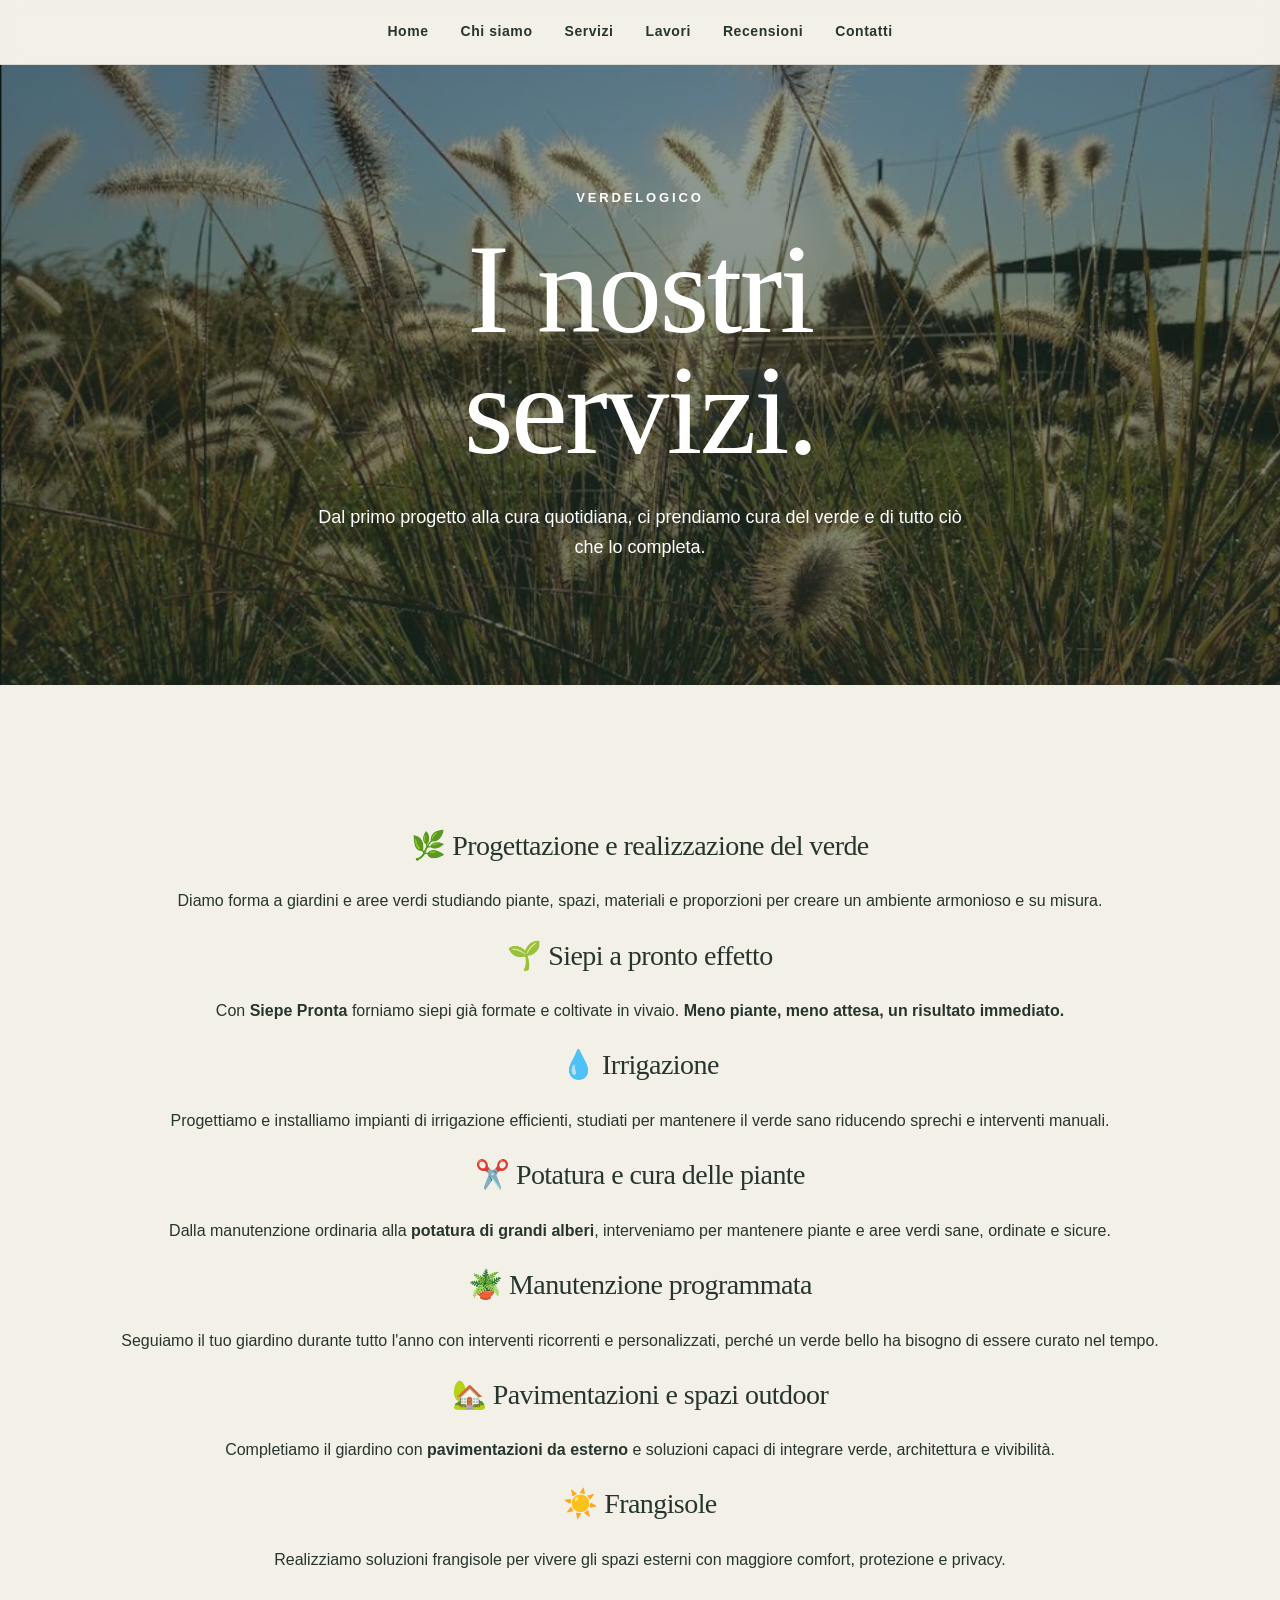
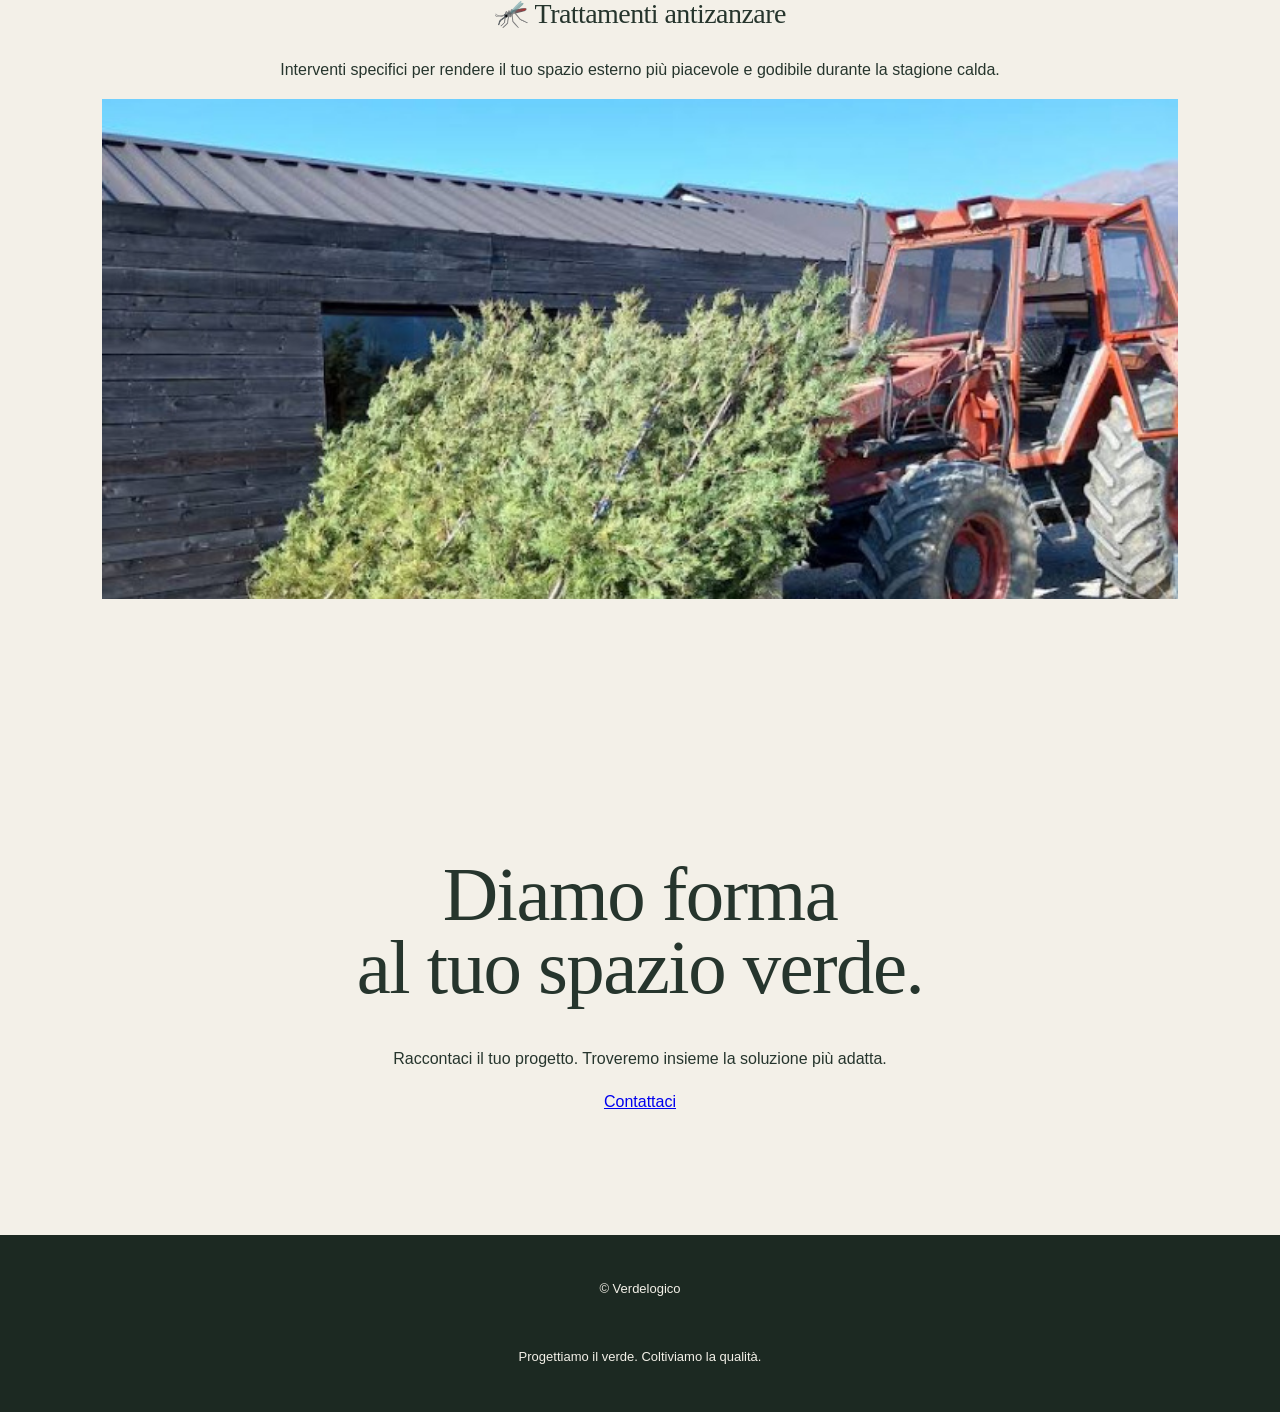
==== commit 42c8d3e3: "Remove old truck image and add tractor image" ====
--- a/servizi.html
+++ b/servizi.html
@@ -65,9 +65,7 @@
     <!-- SERVIZI -->
 <section id="servizi">
 
-    <div class="services-photo">
-        <img src="foto/camion.jpg" alt="Verdelogico al lavoro">
-    </div>
+    
 
     <div class="services-grid">
 
@@ -187,7 +185,9 @@
         </div>
 
     </div>
-
+<div class="services-photo">
+    <img src="foto/trattore.jpg" alt="Verdelogico al lavoro">
+</div>
 </section>
 
 
--- a/style.css
+++ b/style.css
@@ -187,17 +187,11 @@
 /* =========================
    SIEPEPRONTA
    ========================= */
-
 #siepepronta {
     color: white;
-
-    background:
-        linear-gradient(
-            rgba(28, 48, 37, 0.45),
-            rgba(28, 48, 37, 0.68)
-        ),
-        url("foto/siepe pronta.jpg")
-        center / cover no-repeat;
+    background: #26352d;
+}
+-repeat;
 }
 
 #siepepronta p,
@@ -997,30 +991,10 @@
 }
 /* FOTO TRATTORE - SIEPEPRONTA */
 
-.siepe-photo {
-    max-width: 1200px;
-    margin: 80px auto 0;
-    overflow: hidden;
-}
-
-.siepe-photo img {
-    width: 100%;
-    height: 520px;
-    object-fit: cover;
-    display: block;
-}
+
 
 /* MOBILE */
 
-@media (max-width: 700px) {
-
-    .siepe-photo {
-        margin-top: 60px;
-    }
-
-    .siepe-photo img {
-        height: 360px;
-    }
 
 }
 /* FOTO CAMION - SERVIZI */
@@ -1053,30 +1027,98 @@
 }
 /* COPERTINA PAGINA SERVIZI */
 
-.services-cover {
+
+/* MOBILE */
+
+@media (max-width: 700px) {
+
+    .services-cover {
+        margin-top: 50px;
+    }
+
+    .services-cover img {
+        height: 320px;
+    }
+
+}
+/* HERO PAGINA SERVIZI */
+
+.services-header {
+    min-height: 620px;
+    padding: 80px 30px;
+    display: flex;
+    align-items: center;
+    justify-content: center;
+    text-align: center;
+
+    color: white;
+
+    background:
+        linear-gradient(
+            rgba(28, 48, 37, 0.48),
+            rgba(28, 48, 37, 0.58)
+        ),
+        url("foto/copertina.jpg")
+        center / cover no-repeat;
+}
+
+.services-header-content {
+    max-width: 850px;
+}
+
+.services-header p,
+.services-header h1 {
+    color: white;
+}
+
+.services-header h1 {
+    margin: 20px 0 30px;
+}
+
+.services-header-content p:last-child {
+    max-width: 650px;
+    margin-left: auto;
+    margin-right: auto;
+}
+
+@media (max-width: 700px) {
+
+    .services-header {
+        min-height: 520px;
+        padding: 60px 20px;
+    }
+
+}
+/* SFONDO HERO HOME */
+
+#home {
+    background:
+        linear-gradient(
+            rgba(28, 48, 37, 0.35),
+            rgba(28, 48, 37, 0.45)
+        ),
+        url("foto/copertina.jpg")
+        center / cover no-repeat;
+    
+    color: white;
+}
+
+#home h1,
+#home p {
+    color: white;
+}
+/* FOTO TRATTORE RESPONSIVE */
+
+.siepe-photo {
     width: 100%;
-    max-width: 1200px;
+    max-width: 1000px;
     margin: 70px auto 0;
     overflow: hidden;
 }
 
-.services-cover img {
+.siepe-photo img {
+    display: block;
     width: 100%;
-    height: 500px;
-    object-fit: cover;
-    display: block;
-}
-
-/* MOBILE */
-
-@media (max-width: 700px) {
-
-    .services-cover {
-        margin-top: 50px;
-    }
-
-    .services-cover img {
-        height: 320px;
-    }
-
-}
+    height: auto;
+    max-width: 100%;
+}
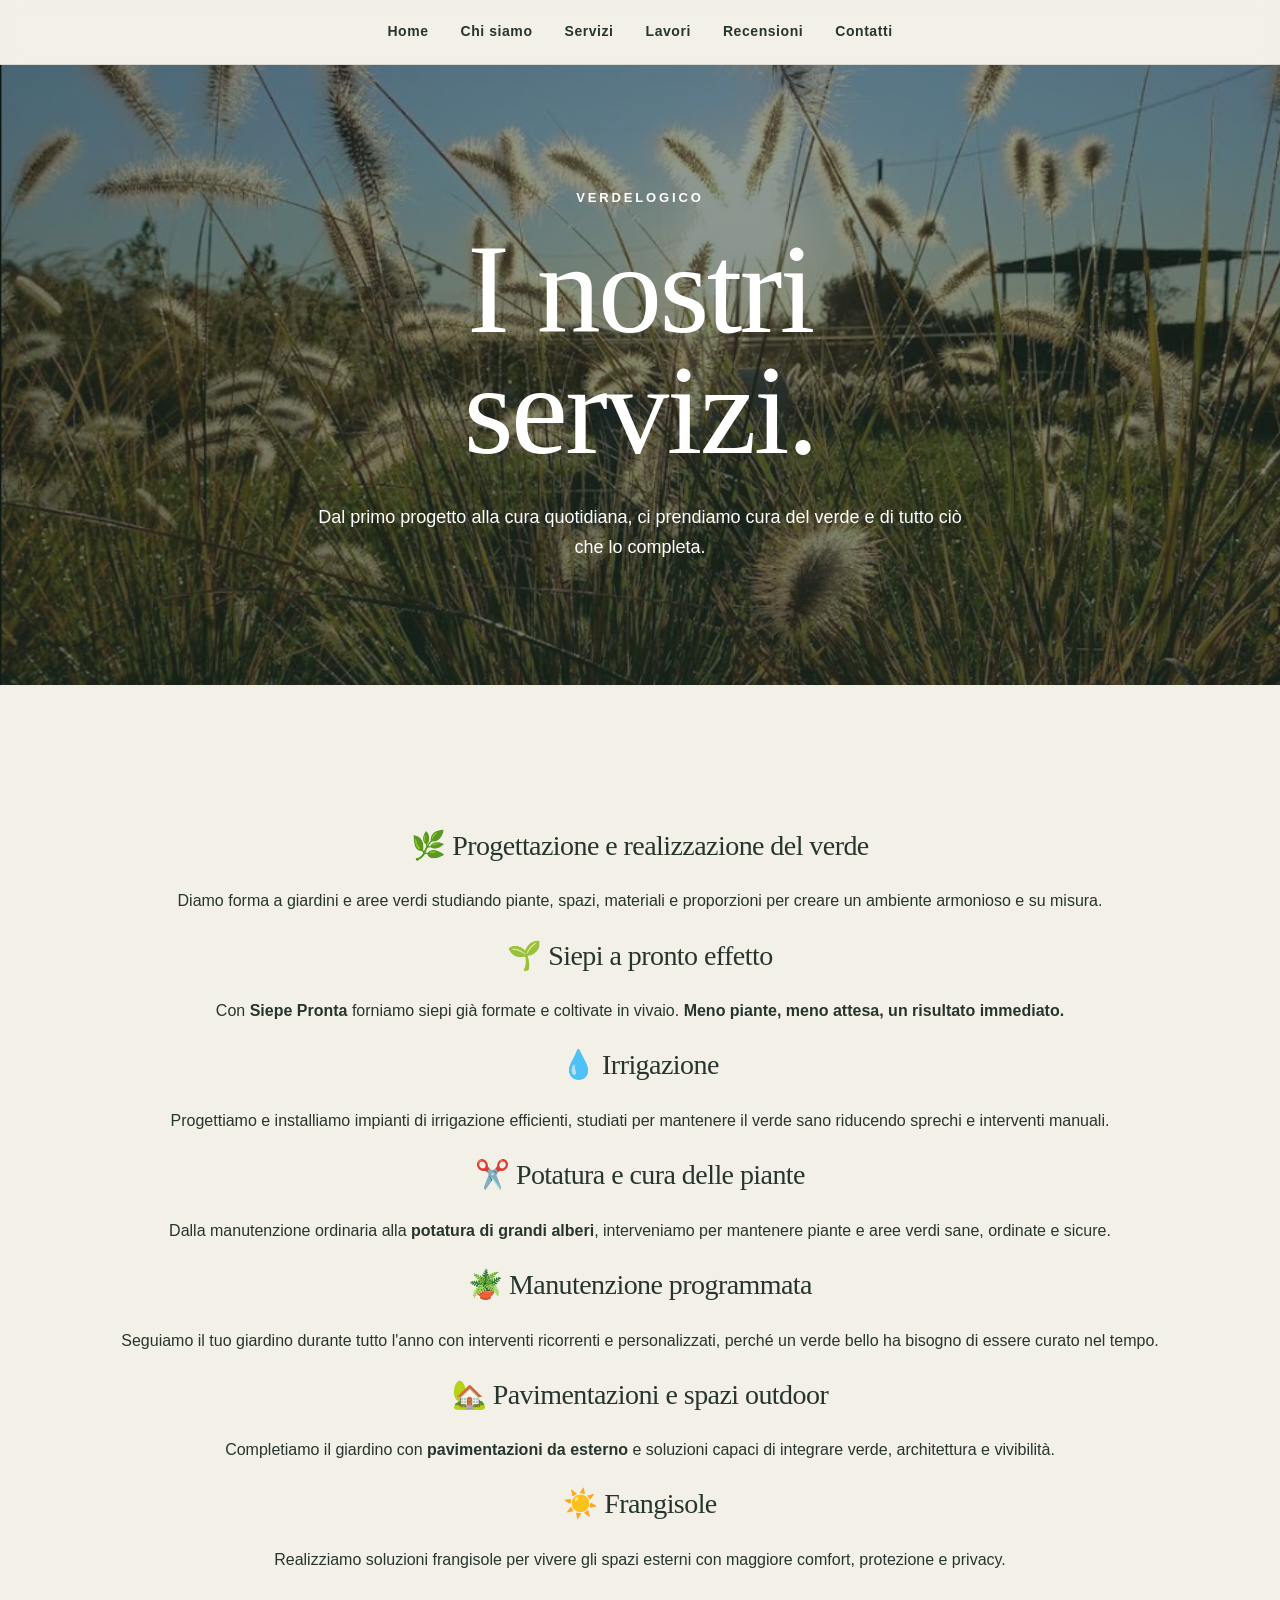
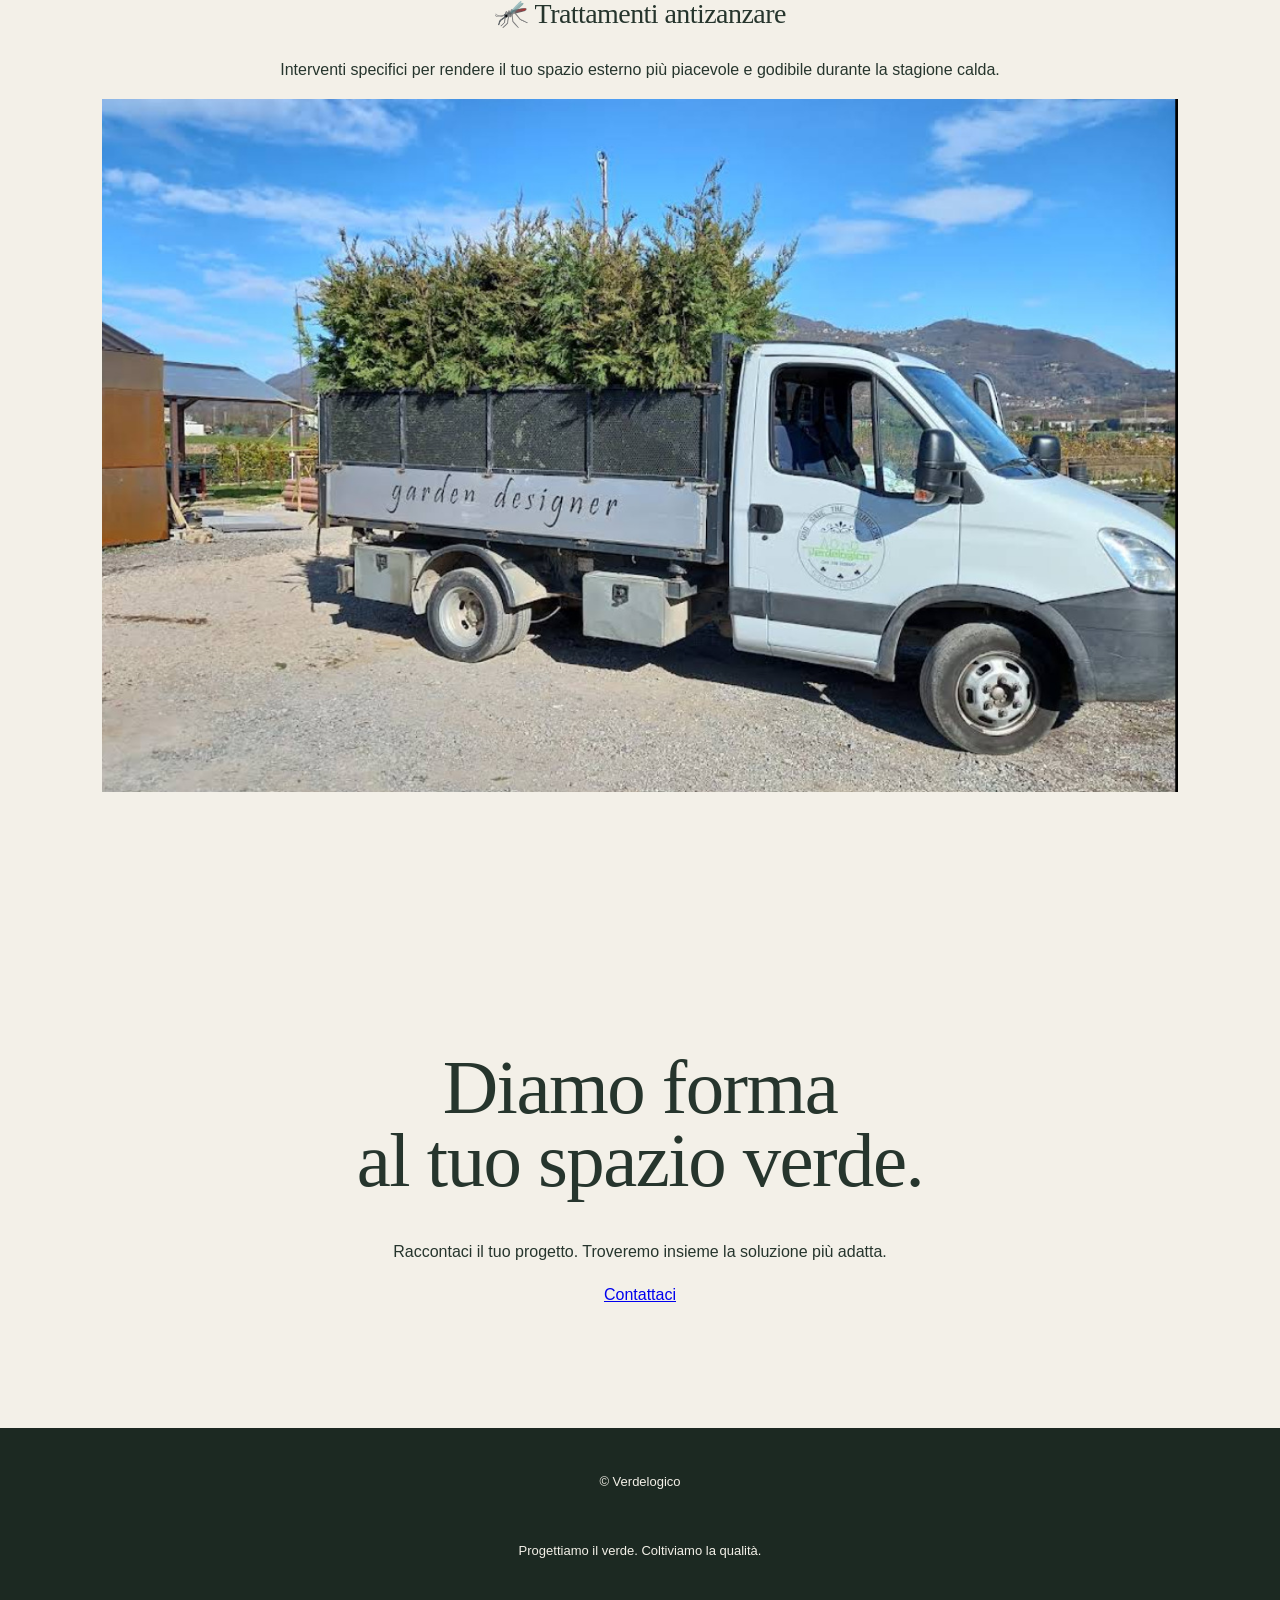
==== commit bc35f09c: "Update servizi.html" ====
--- a/servizi.html
+++ b/servizi.html
@@ -186,7 +186,7 @@
 
     </div>
 <div class="services-photo">
-    <img src="foto/trattore.jpg" alt="Verdelogico al lavoro">
+   <img src="foto/camion.jpg" alt="Verdelogico al lavoro">
 </div>
 </section>
 
--- a/style.css
+++ b/style.css
@@ -998,19 +998,22 @@
 
 }
 /* FOTO CAMION - SERVIZI */
+/* FOTO CAMION - RESPONSIVE */
 
 .services-photo {
-    max-width: 1200px;
+    width: 100%;
+    max-width: 1000px;
     margin: 0 auto 80px;
     overflow: hidden;
 }
 
 .services-photo img {
+    display: block;
     width: 100%;
-    height: 500px;
-    object-fit: cover;
-    display: block;
-}
+    height: auto;
+    max-width: 100%;
+}
+
 
 /* MOBILE */
 
@@ -1122,3 +1125,88 @@
     height: auto;
     max-width: 100%;
 }
+/* SOCIAL */
+
+.social-buttons {
+    display: flex;
+    justify-content: center;
+    gap: 18px;
+    margin-top: 40px;
+    flex-wrap: wrap;
+}
+
+.social-button {
+    display: inline-flex;
+    align-items: center;
+    justify-content: center;
+
+    min-width: 150px;
+    padding: 14px 28px;
+
+    border: 1px solid rgba(255, 255, 255, 0.55);
+    color: white;
+    text-decoration: none;
+
+    font-family: "Manrope", "Segoe UI", Arial, sans-serif;
+    font-size: 0.9rem;
+    letter-spacing: 0.08em;
+    text-transform: uppercase;
+
+    transition: all 0.25s ease;
+}
+
+.social-button:hover {
+    background: white;
+    color: #26352d;
+}
+.social-buttons {
+    display: flex;
+    justify-content: center;
+    align-items: center;
+    gap: 22px;
+    margin-top: 40px;
+}
+
+.social-icon {
+    width: 52px;
+    height: 52px;
+
+    display: flex;
+    align-items: center;
+    justify-content: center;
+
+    color: white;
+    border: 1px solid rgba(255, 255, 255, 0.5);
+    border-radius: 50%;
+
+    text-decoration: none;
+
+    transition:
+        background 0.25s ease,
+        color 0.25s ease,
+        transform 0.25s ease;
+}
+
+.social-icon svg {
+    width: 23px;
+    height: 23px;
+    fill: none;
+    stroke: currentColor;
+    stroke-width: 1.8;
+}
+
+.social-icon:last-child svg {
+    fill: currentColor;
+    stroke: none;
+}
+
+.social-icon:hover {
+    background: white;
+    color: #26352d;
+    transform: translateY(-2px);
+}
+/* STACCO VISIVO SIEPEPRONTA */
+
+#siepepronta {
+    border-top: 3px solid #e7e1d4;
+}
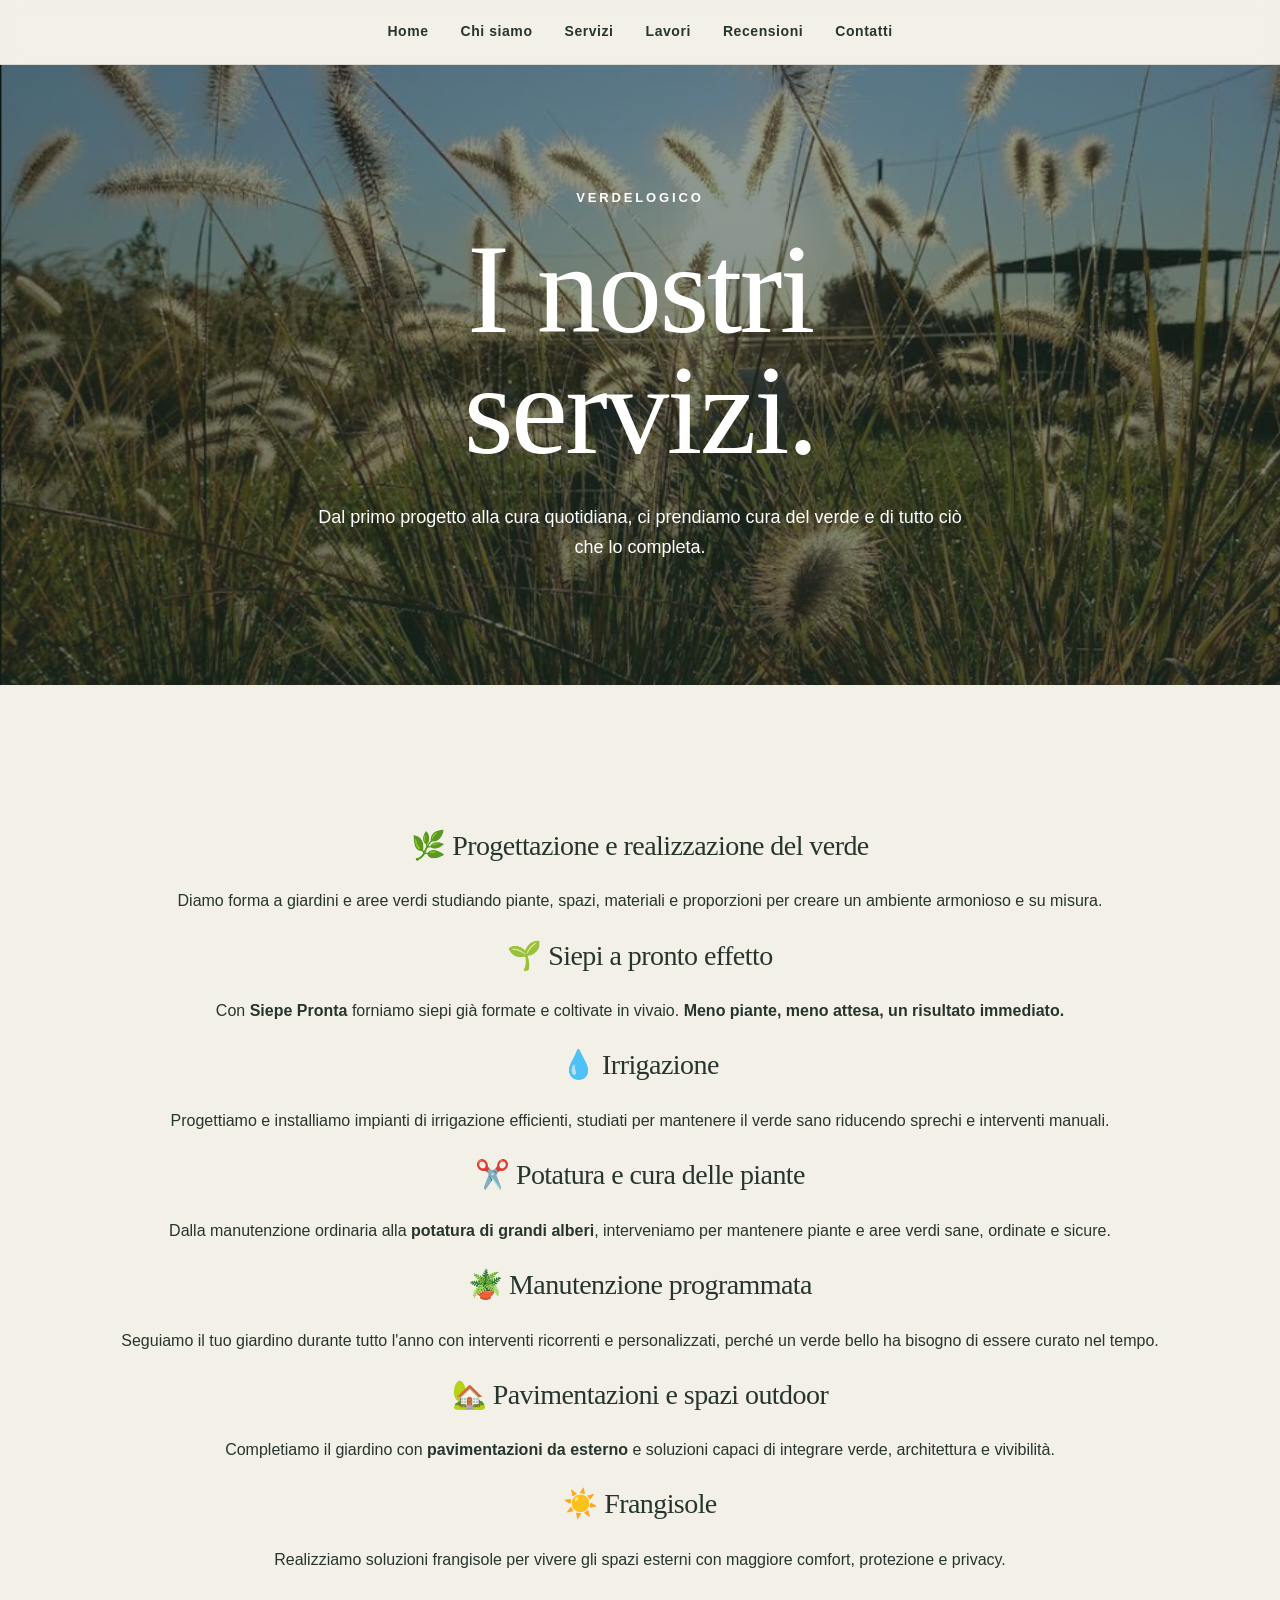
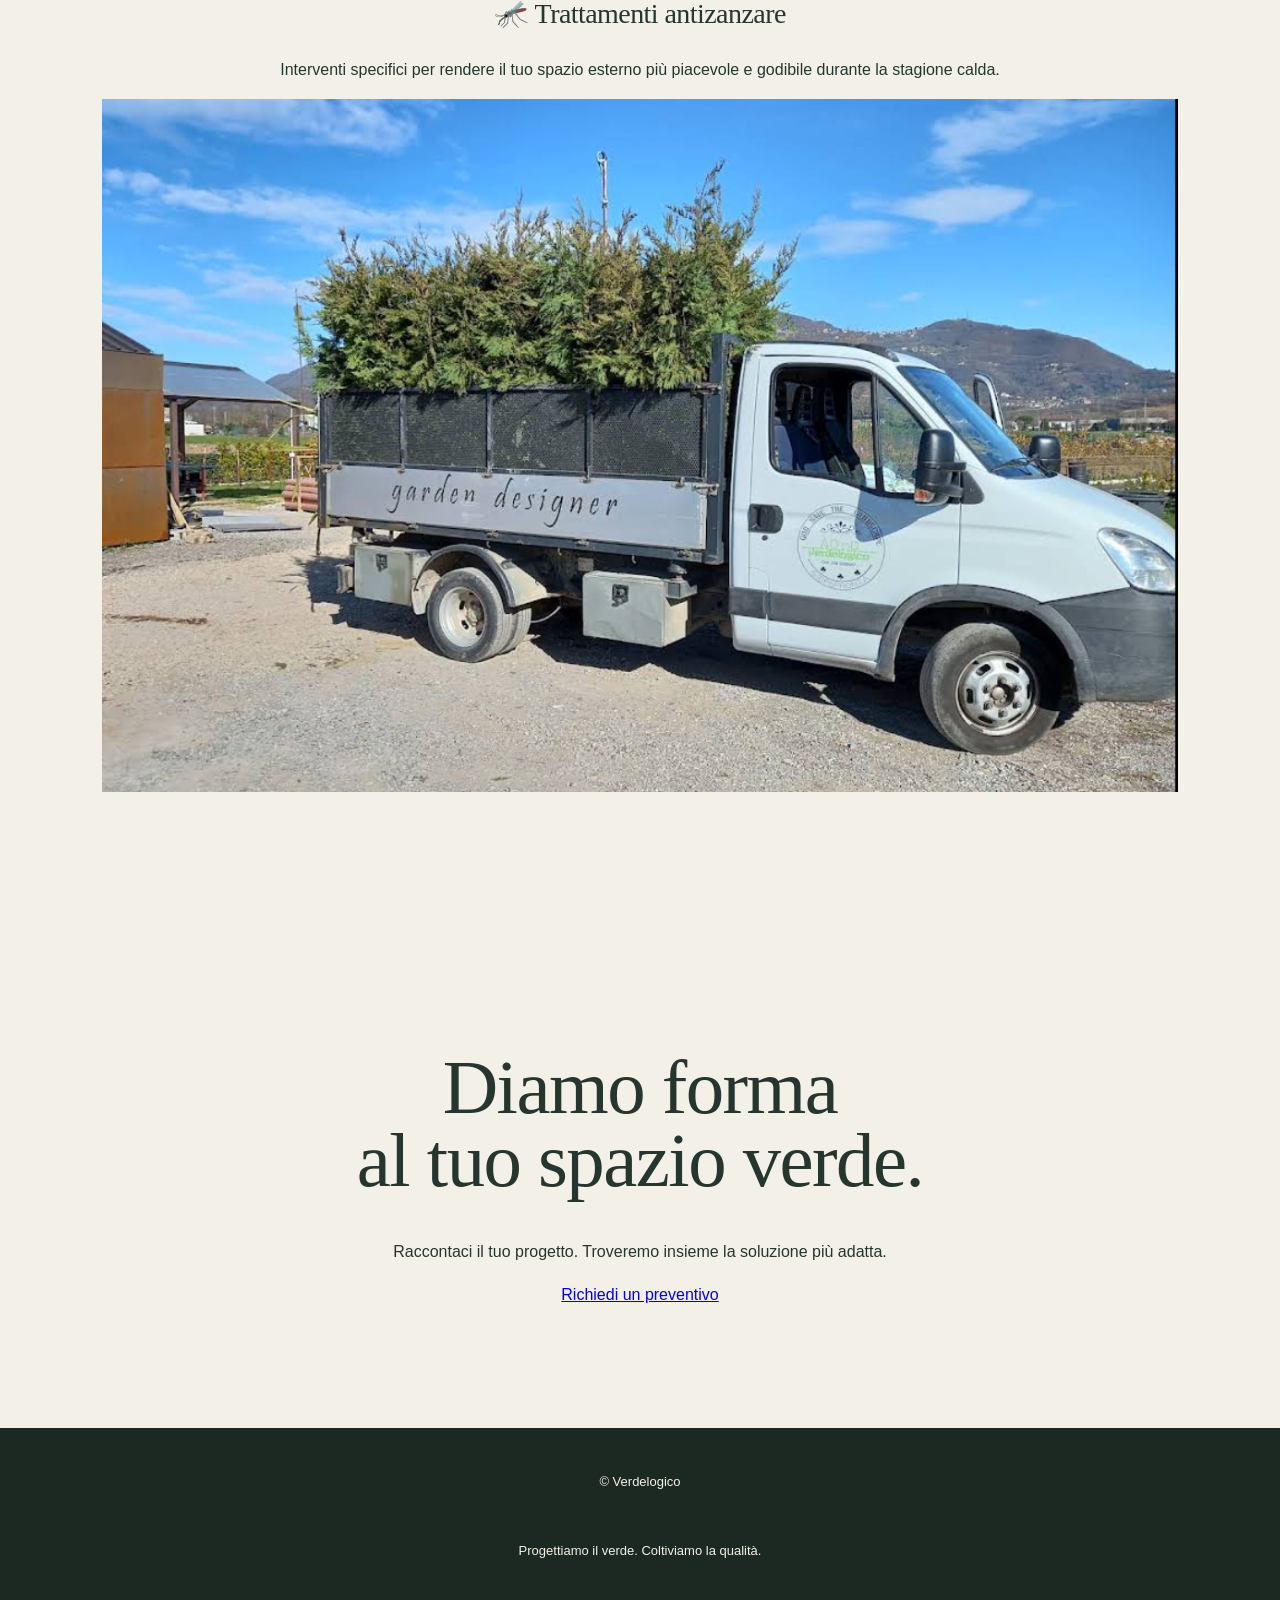
==== commit bf078aa3: "Change contact link to request a quote" ====
--- a/servizi.html
+++ b/servizi.html
@@ -205,9 +205,9 @@
                 Troveremo insieme la soluzione più adatta.
             </p>
 
-            <a href="index.html#contatti" class="contact-button">
-                Contattaci
-            </a>
+      <a href="index.html#contatti" class="preventivo-link">
+Richiedi un preventivo
+</a>     
 
         </section>
 
--- a/style.css
+++ b/style.css
@@ -201,8 +201,11 @@
     color: #ffffff;
 }
 #siepepronta h2 {
-    font-size: clamp(65px, 9vw, 130px);
+    font-size: clamp(28px, 9vw, 130px);
     margin-bottom: 30px;
+    white-space: nowrap;
+    width: 100%;
+    max-width: 100%;
 }
 
 .siepe-intro {
@@ -479,8 +482,72 @@
     display: flex;
     justify-content: center;
     align-items: center;
-
-    padding: 5px 20px 15px;
+    padding: 0 20px 2px;
+}
+
+.site-logo {
+    width: 230px;
+    max-width: 75%;
+    height: auto;
+    display: block;
+}
+
+/* Il menu ora appartiene alla testata */
+
+.site-header nav {
+    position: static;
+
+    border: 0;
+    background: transparent;
+    backdrop-filter: none;
+
+    padding: 14px 30px 18px;
+}
+
+/* Nascondiamo il vecchio stile del logo nella Home */
+
+.logo-home {
+    display: none;
+}
+
+@media (max-width: 700px) {
+
+    .site-logo {
+        width: 145px;
+    }
+
+    .site-header nav {
+        justify-content: flex-start;
+        padding: 12px 20px 15px;
+    }
+}
+/* =========================
+   NUOVO EQUILIBRIO GENERALE
+   ========================= */
+
+body {
+    text-align: center;
+}
+
+/* =========================
+   TESTATA
+   ========================= */
+.site-header {
+    position: relative;
+    z-index: 1000;
+
+    background: #f3f0e8;
+    border-bottom: 1px solid rgba(38, 53, 45, 0.12);
+
+    padding-top: 5px;
+}
+
+.logo-link {
+    display: flex;
+    justify-content: center;
+    align-items: center;
+
+    padding: 2px 20px 4px;
 }
 
 .site-logo {
@@ -490,71 +557,6 @@
     display: block;
 }
 
-/* Il menu ora appartiene alla testata */
-
-.site-header nav {
-    position: static;
-
-    border: 0;
-    background: transparent;
-    backdrop-filter: none;
-
-    padding: 14px 30px 18px;
-}
-
-/* Nascondiamo il vecchio stile del logo nella Home */
-
-.logo-home {
-    display: none;
-}
-
-@media (max-width: 700px) {
-
-    .site-logo {
-        width: 145px;
-    }
-
-    .site-header nav {
-        justify-content: flex-start;
-        padding: 12px 20px 15px;
-    }
-}
-/* =========================
-   NUOVO EQUILIBRIO GENERALE
-   ========================= */
-
-body {
-    text-align: center;
-}
-
-/* =========================
-   TESTATA
-   ========================= */
-.site-header {
-    position: relative;
-    z-index: 1000;
-
-    background: #f3f0e8;
-    border-bottom: 1px solid rgba(38, 53, 45, 0.12);
-
-    padding-top: 5px;
-}
-
-.logo-link {
-    display: flex;
-    justify-content: center;
-    align-items: center;
-
-    padding: 2px 20px 4px;
-}
-
-.site-logo {
-    width: 190px;
-    max-width: 65%;
-    height: auto;
-    display: block;
-}
-
 .site-header nav {
     position: static;
 
@@ -831,6 +833,29 @@
         text-align: left;
     }
 }
+/* CORREZIONE DEFINITIVA MOBILE */
+
+html,
+body {
+    width: 100%;
+    max-width: 100%;
+    overflow-x: hidden;
+}
+
+img,
+svg {
+    max-width: 100%;
+    height: auto;
+}
+
+#siepepronta h2 {
+    font-size: clamp(28px, 9vw, 130px);
+    margin-bottom: 30px;
+    white-space: nowrap;
+    width: 100%;
+    max-width: 100%;
+}
+
 #chi-siamo h2 {
     text-align: center;
     margin-left: auto;
@@ -852,12 +877,15 @@
 
 #siepepronta h2 {
     font-family: "Cormorant Garamond", Georgia, serif;
-    font-size: clamp(70px, 10vw, 130px);
+    font-size: clamp(30px, 10vw, 130px);
     font-weight: 500;
-    letter-spacing: -0.03em;
+    letter-spacing: -0.04em;
+    line-height: 1;
+    white-space: nowrap;
+    width: 100%;
+    max-width: 100%;
     margin: 20px auto 35px;
 }
-
 #siepepronta .siepe-intro {
     max-width: 700px;
     margin: 0 auto;
@@ -1024,9 +1052,10 @@
     }
 
     .services-photo img {
-        height: 300px;
-    }
-
+        width: 100%;
+        height: auto;
+        max-width: 100%;
+    }
 }
 /* COPERTINA PAGINA SERVIZI */
 
@@ -1210,3 +1239,83 @@
 #siepepronta {
     border-top: 3px solid #e7e1d4;
 }
+/* LOGO PIÙ VISIBILE SENZA AUMENTARE L'ALTEZZA DELLA TESTATA */
+
+.site-logo {
+    transform: scale(1.25);
+    transform-origin: center;
+    position: relative;
+    z-index: 2;
+}
+
+@media (max-width: 700px) {
+    .site-logo {
+        transform: scale(1.30);
+    }
+}
+/* TENDINA CHI SIAMO */
+
+.chi-siamo-details {
+    max-width: 850px;
+    margin: 35px auto 0;
+    text-align: center;
+}
+
+.chi-siamo-details summary {
+    display: inline-flex;
+    align-items: center;
+    justify-content: center;
+    gap: 10px;
+    margin: 0 auto;
+    padding: 14px 24px;
+    cursor: pointer;
+    text-align: center;
+    list-style: none;
+    font-size: 18px;
+    font-weight: 600;
+    color: #26352d;
+    border: 1px solid rgba(38, 53, 45, 0.25);
+    border-radius: 40px;
+}
+
+.chi-siamo-details summary::-webkit-details-marker {
+    display: none;
+}
+
+.chi-siamo-details summary::after {
+    content: "⌄";
+    font-size: 20px;
+    line-height: 1;
+    transition: transform 0.25s ease;
+}
+
+.chi-siamo-details[open] summary::after {
+    transform: rotate(180deg);
+}
+
+.chi-siamo-details-content {
+    margin-top: 35px;
+    text-align: center;
+}
+
+.chi-siamo-details-content p {
+    text-align: center;
+}
+
+@media (max-width: 700px) {
+
+    .chi-siamo-details {
+        width: 100%;
+        max-width: 100%;
+        margin-top: 30px;
+    }
+
+    .chi-siamo-details summary {
+        font-size: 16px;
+        padding: 13px 20px;
+    }
+
+    .chi-siamo-details-content {
+        margin-top: 28px;
+    }
+}
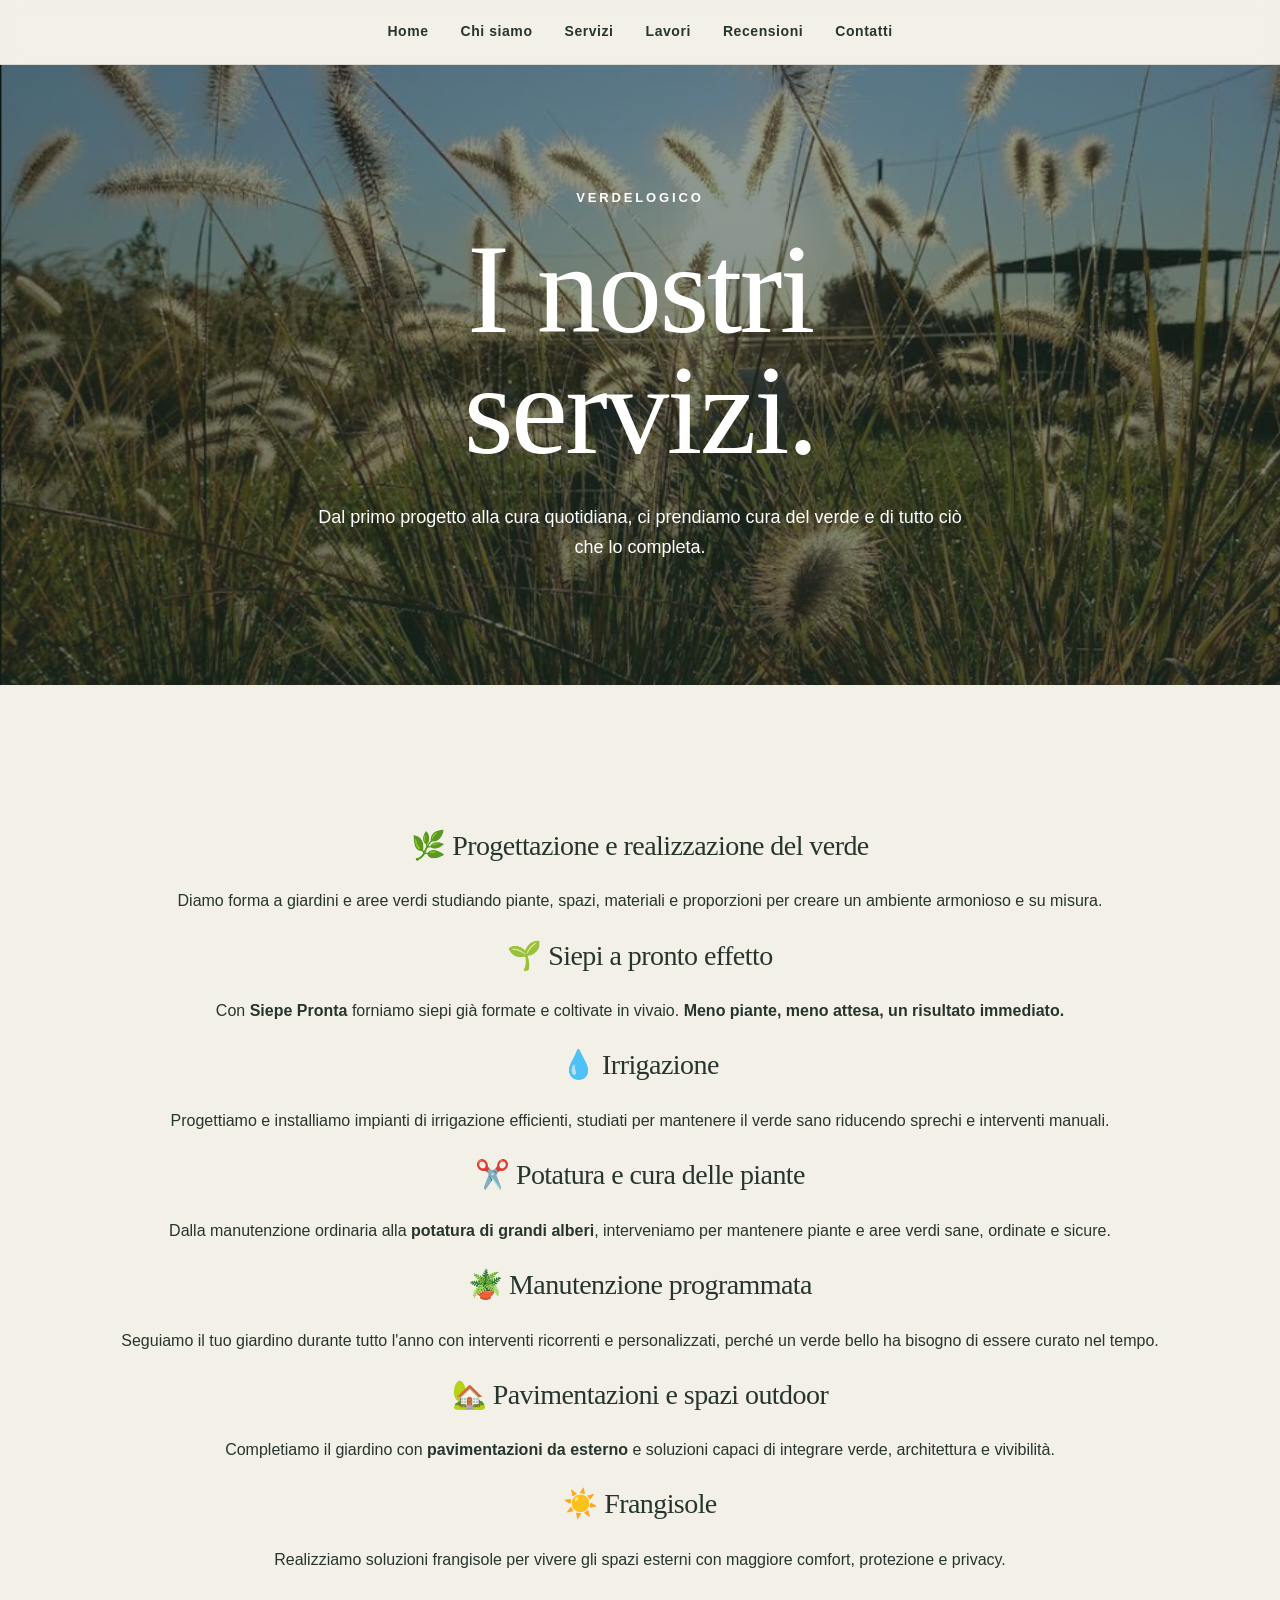
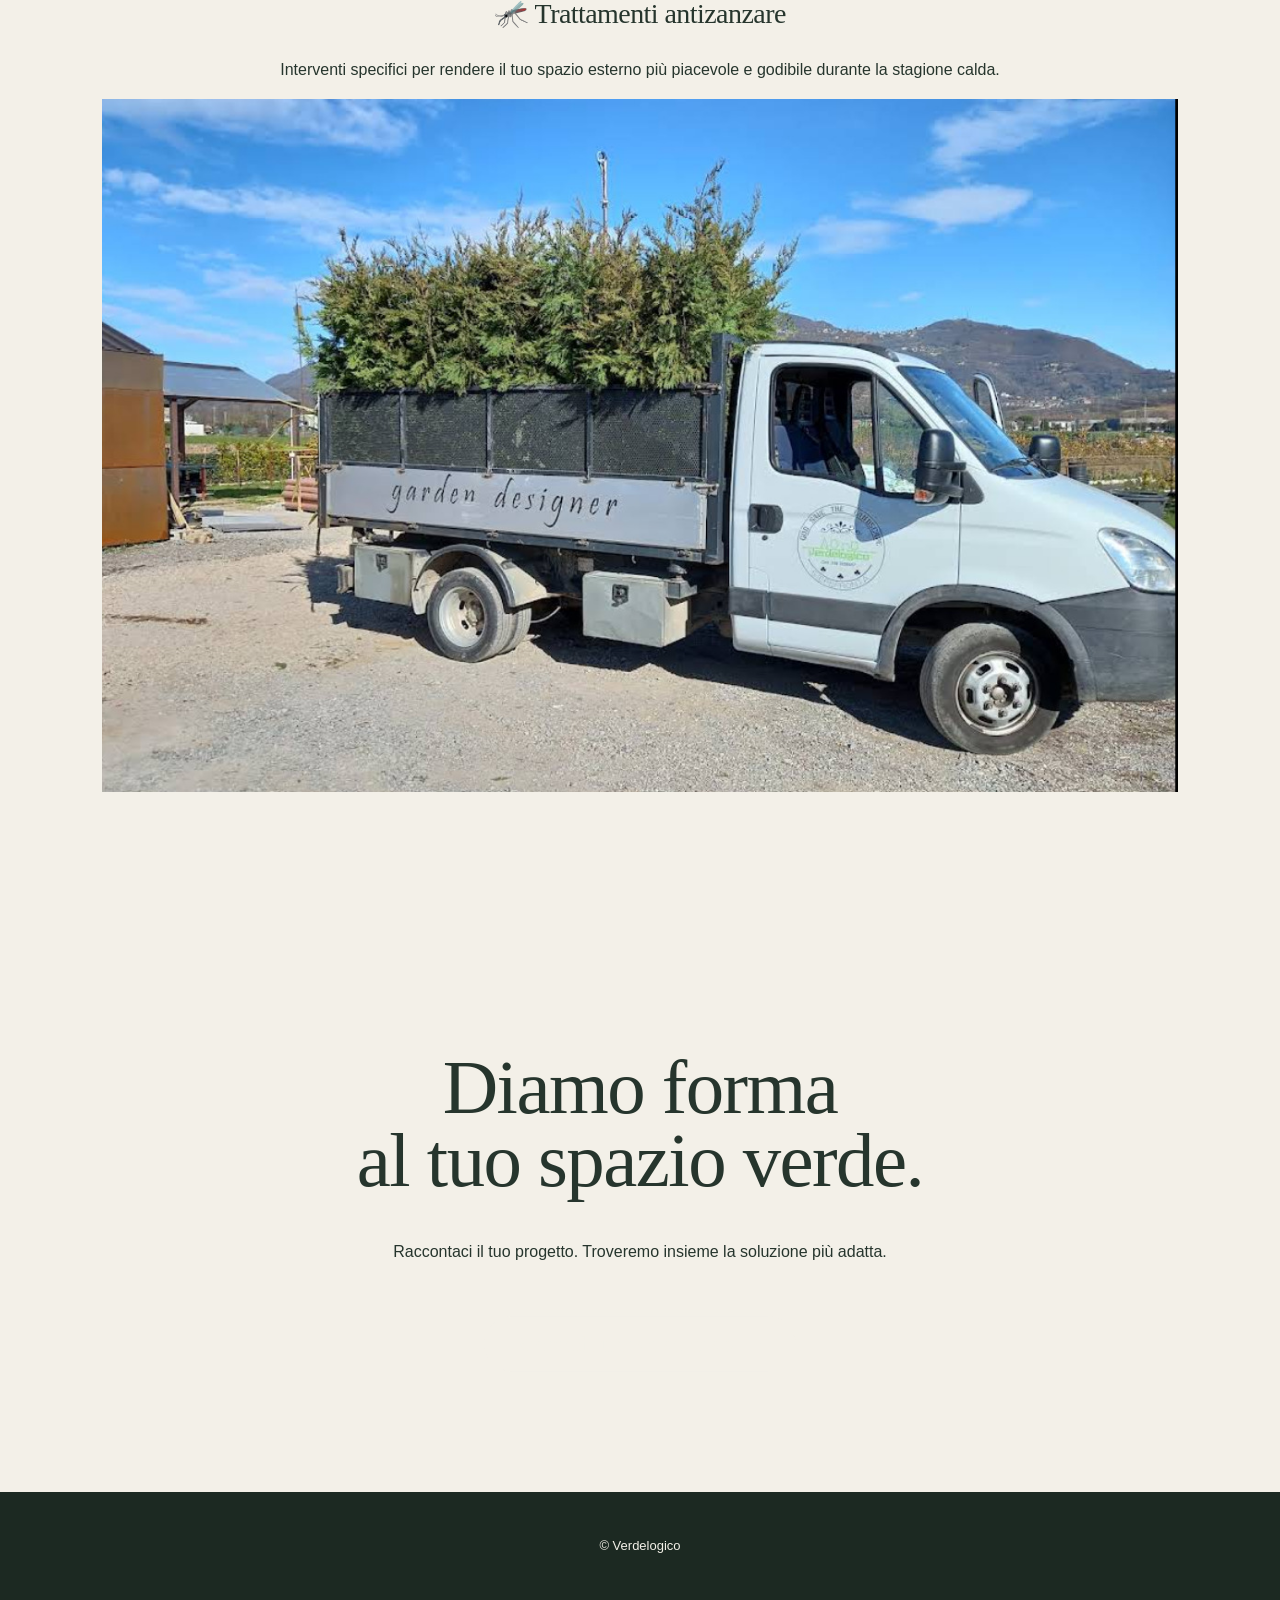
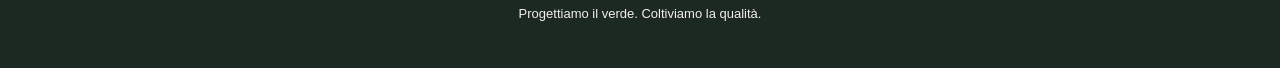
==== commit 3baaf96c: "Refactor services-end section in servizi.html" ====
--- a/servizi.html
+++ b/servizi.html
@@ -192,24 +192,26 @@
 
 
         <!-- CHIUSURA -->
-
-        <section class="services-end">
-
-            <h2>
-                Diamo forma<br>
-                al tuo spazio verde.
-            </h2>
-
-            <p>
-                Raccontaci il tuo progetto.
-                Troveremo insieme la soluzione più adatta.
-            </p>
-
-      <a href="index.html#contatti" class="preventivo-link">
-Richiedi un preventivo
-</a>     
-
-        </section>
+<section class="services-end">
+
+    <h2>
+        Diamo forma<br>
+        al tuo spazio verde.
+    </h2>
+
+    <p>
+        Raccontaci il tuo progetto.
+        Troveremo insieme la soluzione più adatta.
+    </p>
+
+    <div class="services-cta">
+        <a href="index.html#contatti" class="preventivo-link">
+            Richiedi un preventivo
+        </a>
+    </div>
+
+</section>
+ 
 
     </main>
 
--- a/style.css
+++ b/style.css
@@ -1319,3 +1319,67 @@
         margin-top: 28px;
     }
 }
+/* RICHIEDI UN PREVENTIVO */
+.preventivo-link {
+    display: inline-flex;
+    align-items: center;
+    justify-content: center;
+    gap: 12px;
+
+    margin-top: 35px;
+    padding: 15px 28px;
+
+    background: transparent;
+    color: #f3f0e8;
+
+    font-family: "Cormorant Garamond", Georgia, serif;
+    font-size: 24px;
+    font-weight: 500;
+    line-height: 1;
+
+    text-decoration: none;
+
+    border: 1px solid rgba(243, 240, 232, 0.65);
+    border-radius: 50px;
+
+    transition:
+        background 0.25s ease,
+        color 0.25s ease,
+        transform 0.25s ease;
+}
+
+.preventivo-link::after {
+    content: "→";
+    font-size: 22px;
+    transition: transform 0.25s ease;
+}
+
+.preventivo-link:hover {
+    background: #f3f0e8;
+    color: #26352d;
+    transform: translateY(-2px);
+}
+
+.preventivo-link:hover::after {
+    transform: translateX(4px);
+}
+
+.servizi-link {
+    margin-top: 14px;
+}
+
+@media (max-width: 700px) {
+
+    .preventivo-link {
+        padding: 14px 23px;
+        font-size: 21px;
+    }
+
+    .preventivo-link::after {
+        font-size: 19px;
+    }
+
+}
+.servizi-link {
+    margin-top: 14px;
+}
